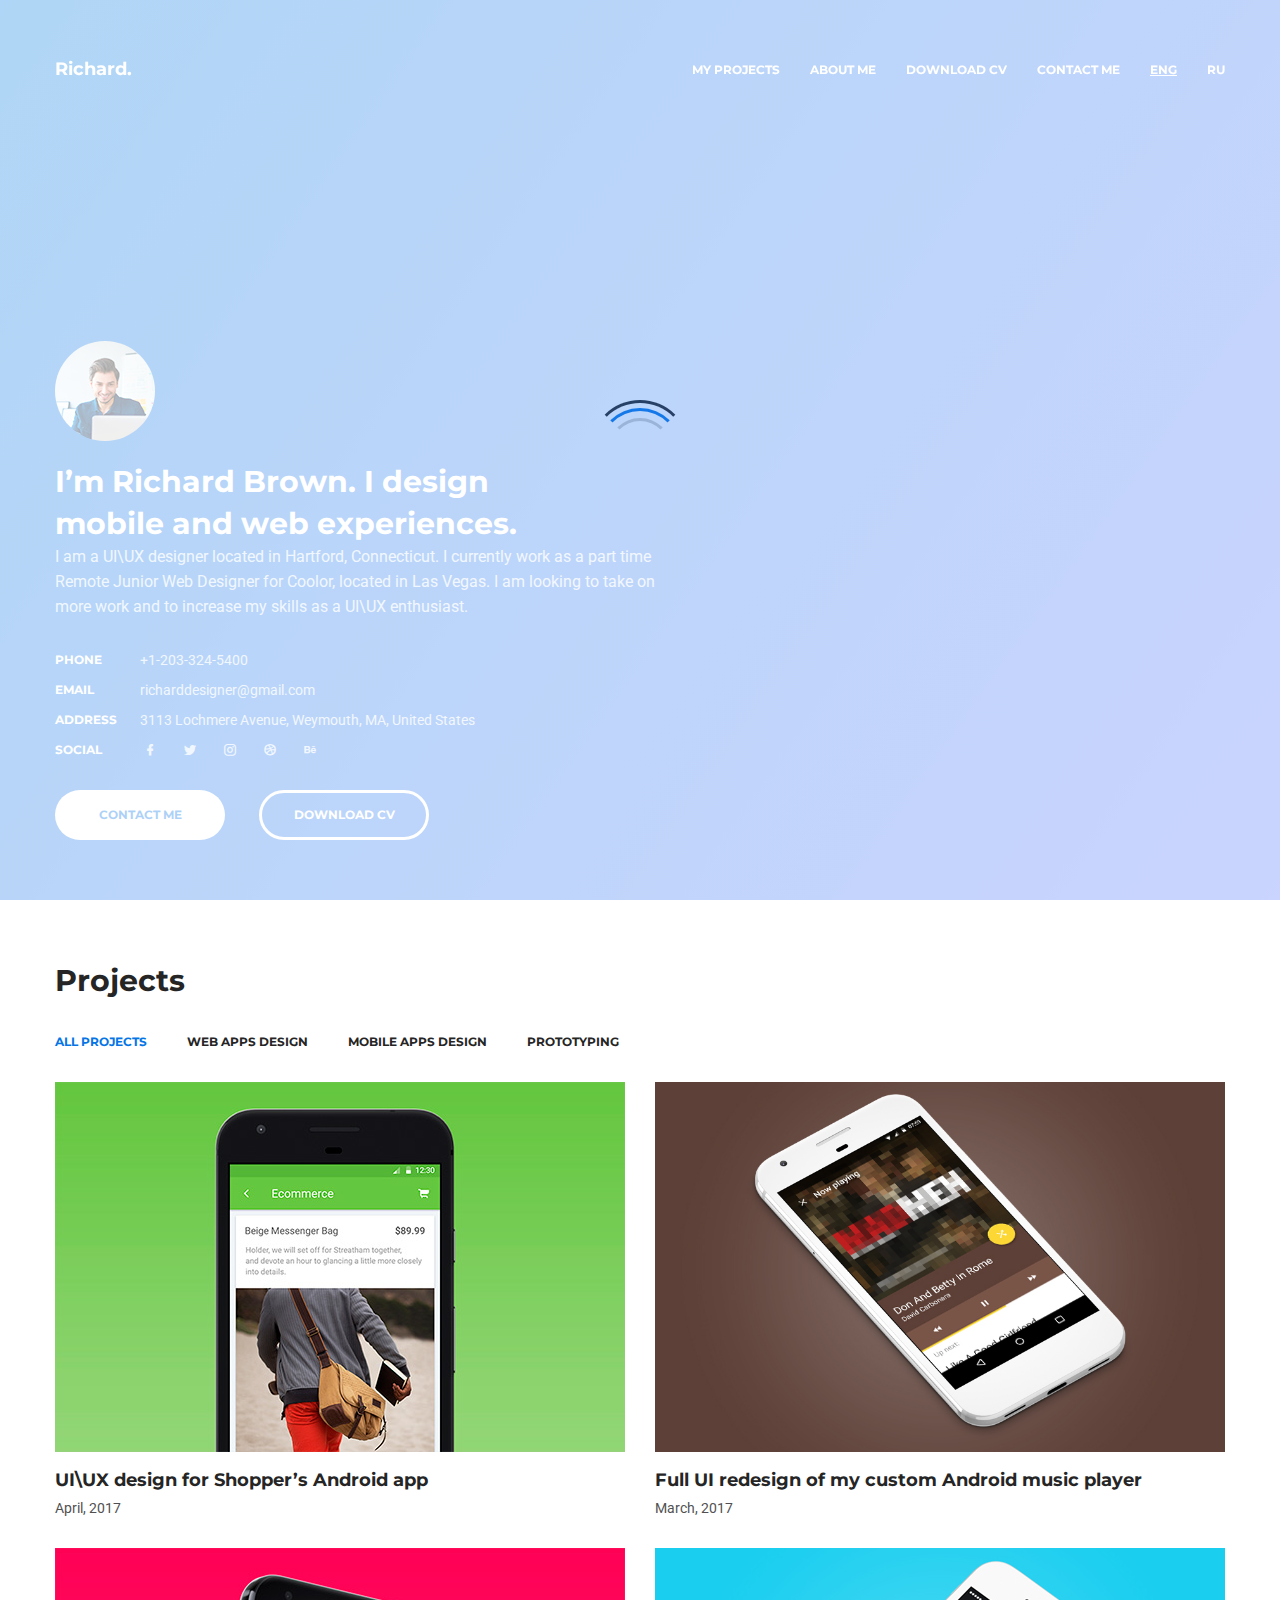
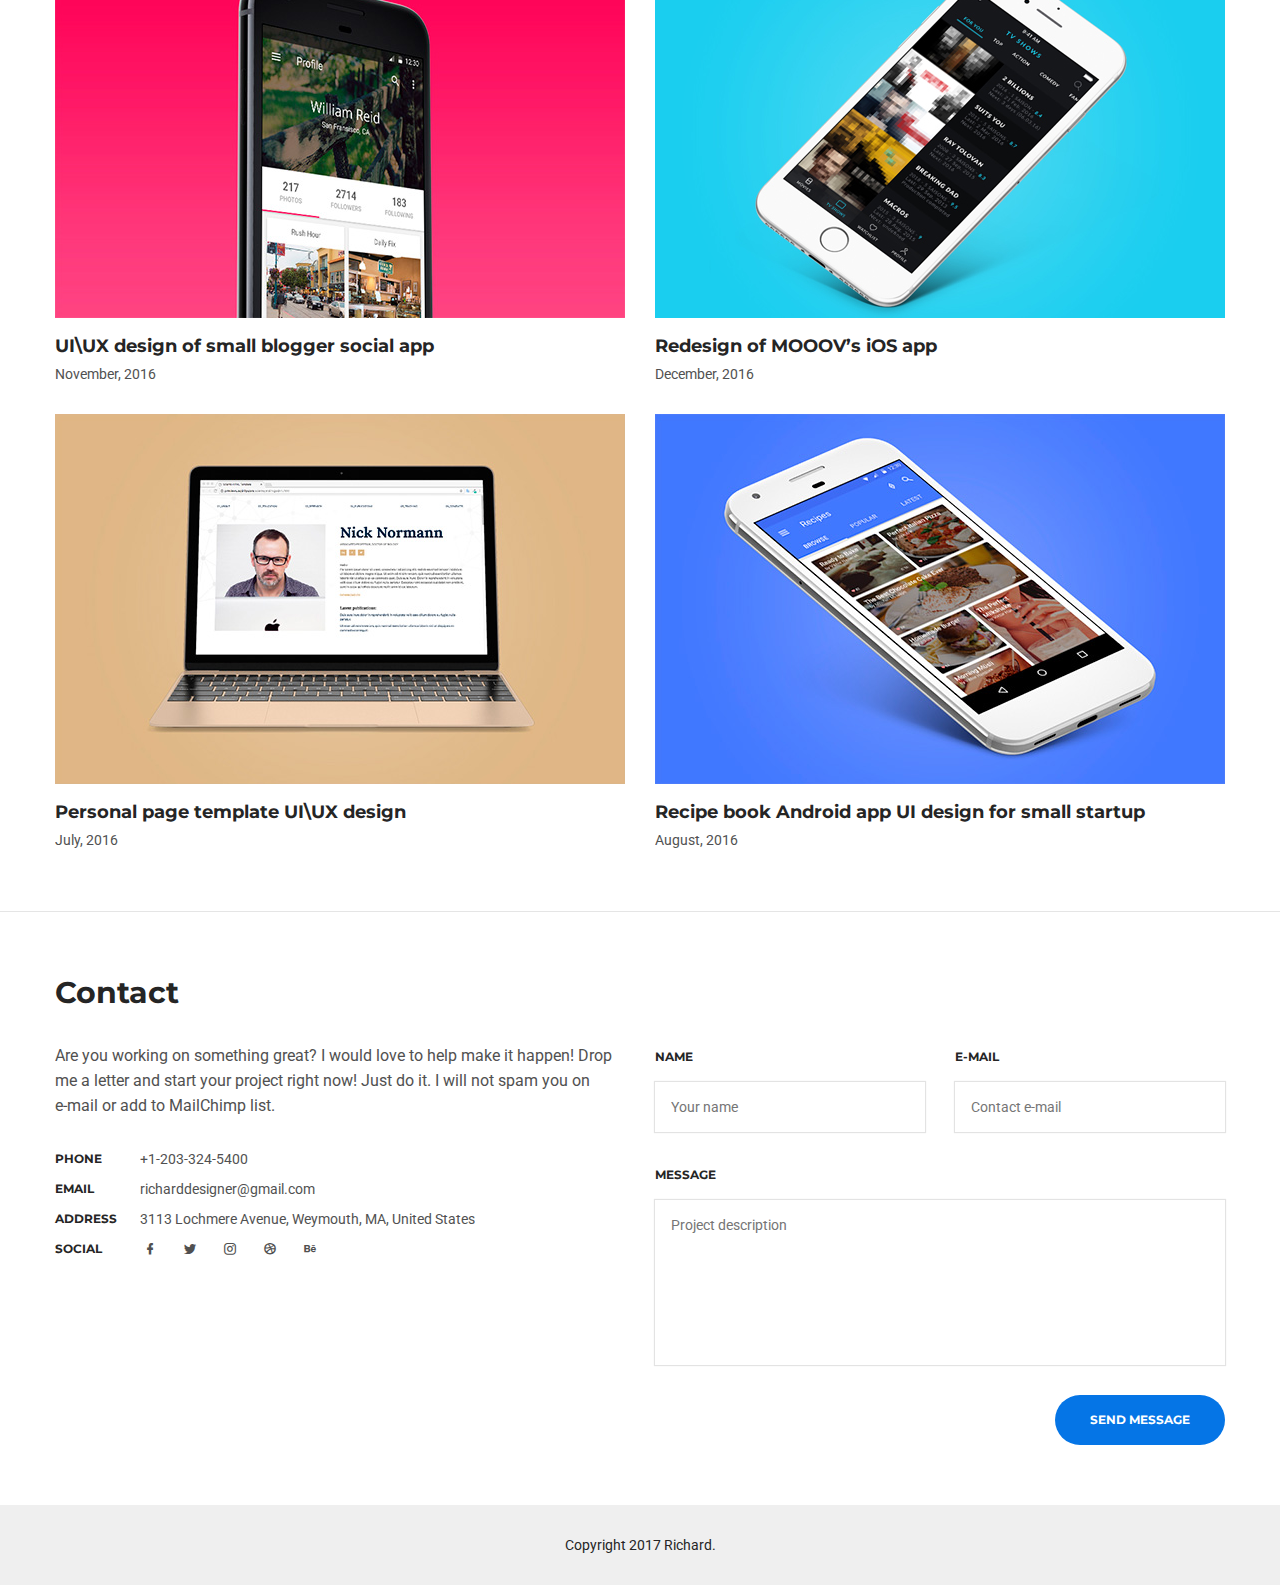
==== index.html @ b93c74d9 "update: site push" ====
<!DOCTYPE html>
<html lang="en">

<!-- Mirrored from previews.aspirity.com/richard/ by HTTrack Website Copier/3.x [XR&CO'2014], Sat, 12 Sep 2020 22:25:34 GMT -->
<!-- Added by HTTrack --><meta http-equiv="content-type" content="text/html;charset=UTF-8" /><!-- /Added by HTTrack -->
<head>
    <meta charset="UTF-8">
    <meta name="viewport" content="width=device-width, initial-scale=1.0, maximum-scale=1.0, user-scalable=no">
    <title>Richard - Multipurpose HTML Template</title>
    <link rel="stylesheet" type="text/css" href="css/master.css">
    <!-- Yandex.Metrika counter -->
    <script type="text/javascript">
        (function (d, w, c) {
            (w[c] = w[c] || []).push(function() {
                try {
                    w.yaCounter44880724 = new Ya.Metrika({
                        id:44880724,
                        clickmap:true,
                        trackLinks:true,
                        accurateTrackBounce:true,
                        webvisor:true,
                        trackHash:true
                    });
                } catch(e) { }
            });

            var n = d.getElementsByTagName("script")[0],
                s = d.createElement("script"),
                f = function () { n.parentNode.insertBefore(s, n); };
            s.type = "text/javascript";
            s.async = true;
            s.src = "https://mc.yandex.ru/metrika/watch.js";

            if (w.opera == "[object Opera]") {
                d.addEventListener("DOMContentLoaded", f, false);
            } else { f(); }
        })(document, window, "yandex_metrika_callbacks");
    </script>
    <noscript><div><img src="https://mc.yandex.ru/watch/44880724" style="position:absolute; left:-9999px;" alt="" /></div></noscript>
    <!-- /Yandex.Metrika counter -->
</head>
<body>

<!-- Loader -->
<div id="page-preloader"><span class="spinner"></span></div>
<!-- Loader end -->

<!-- Header -->
<header class="header header-home">
    <div class="container">
        <div class="row">
            <div class="col-md-3 col-xs-8">
                <a href="index-2.html" class="logo">
                    <div class="header-avatar">
                        <img src="media/first-screen/img_1.jpg" alt="">
                    </div>
                    <span class="point">Richard</span>
                </a>
            </div>
            <div class="col-md-9 text-right hidden-sm hidden-xs">
                <div class="main-menu header-links">
                    <ul>
                        <li><a href="#projects">My Projects</a></li>
                        <li><a href="#" data-toggle="modal" data-target="#about-me-modal">About Me</a></li>
                        <li><a href="download/Resume.pdf" download>Download CV</a></li>
                        <li><a href="#" data-toggle="modal" data-target="#contact-me-modal">Contact me</a></li>
                    </ul>
                </div>
                <div class="change-lng header-links">
                    <ul>
                        <li><a href="#">ENG</a></li>
                        <li><a href="#">RU</a></li>
                    </ul>
                </div>
            </div>
            <div class="col-xs-4 hidden-lg hidden-md">
                <div class="mobile-btn">
                    <div></div>
                    <div></div>
                    <div></div>
                </div>
            </div>
        </div>
    </div>
</header>
<!-- Header -->

<!-- Mobile menu -->
<div class="mob-menu-wrapper hidden-md hidden-lg">
    <div class="close-mob-menu">
        <span class="mdi mdi-window-close"></span>
    </div>
    <div class="mobile-box-wrap">
        <div class="mobile-box-flex">
            <div class="mobile-menu header-links">
                <ul>
                    <li><a href="#projects">My Projects</a></li>
                    <li><a href="#" data-toggle="modal" data-target="#about-me-modal">About Me</a></li>
                    <li><a href="download/Resume.pdf" download>Download CV</a></li>
                    <li><a href="#" data-toggle="modal" data-target="#contact-me-modal">Contact me</a></li>
                </ul>
            </div>
            <div class="change-lng header-links">
                <ul>
                    <li><a href="#">ENG</a></li>
                    <li><a href="#">RU</a></li>
                </ul>
            </div>
        </div>

    </div>
</div>
<!-- Mobile menu -->

<div class="wrapper">

    <div class="first-screen">
        <div class="container full-height">
            <div class="row full-height">
                <div class="col-lg-6 col-md-8 col-xs-12 full-height">
                    <div class="first-screen-box">
                        <div class="main-avatar">
                            <img src="media/first-screen/img_1.jpg" alt="">
                        </div>
                        <div class="about-me">
                            <div class="about-title">
                                <h3>I’m Richard Brown. I design mobile and web experiences.</h3>
                            </div>
                            <div class="opacity-box">
                                <p>I am a UI\UX designer located in Hartford, Connecticut. I currently
                                    work as a part time Remote Junior Web Designer for Coolor, located
                                    in Las Vegas. I am looking to take on more work and to increase my
                                    skills as a UI\UX enthusiast.</p>
                            </div>
                        </div>
                        <div class="about-me-info hidden-sm hidden-xs">
                            <p class="info-row">
                                <span class="span-title">Phone</span>
                                <span class="opacity-box">
                                    <a href="tel:+1-203-324-5400">+1-203-324-5400</a>
                                </span>
                            </p>
                            <p class="info-row">
                                <span class="span-title">Email</span>
                                <span class="opacity-box">
                                    <a href="mailto:richarddesigner@gmail.com">richarddesigner@gmail.com</a>
                                </span>
                            </p>
                            <p class="info-row">
                                <span class="span-title">Address</span>
                                <span class="opacity-box">
                                    <a class="map-link" href="open-google-map.html">3113 Lochmere Avenue, Weymouth, MA, United States</a>
                                </span>
                            </p>
                            <p class="info-row">
                                <span class="span-title">Social</span>
                                <span>
                                    <a target="_blank" href="https://www.facebook.com/" class="fa fonts-icons mdi mdi-facebook"></a>
                                    <a target="_blank" href="https://twitter.com/" class="fa fonts-icons mdi mdi-twitter"></a>
                                    <a target="_blank" href="https://www.instagram.com/" class="fa fonts-icons mdi mdi-instagram"></a>
                                    <a target="_blank" href="https://dribbble.com/" class="fa fonts-icons mdi mdi-dribbble"></a>
                                    <a target="_blank" href="https://www.behance.net/" class="fa fonts-icons mdi mdi-behance"></a>
                                </span>
                            </p>
                        </div>
                        <div class="first-screen-buttons">
                            <a class="site-btn btn-theme-white" href="#" data-toggle="modal" data-target="#contact-me-modal">Contact me</a>
                            <a class="site-btn btn-theme-white-tr hidden-sm hidden-xs" href="download/Resume.pdf" download>Download cv</a>
                        </div>
                    </div>
                </div>
            </div>
        </div>
    </div>

    <div id="projects" class="projects-section section">
        <div class="container">

            <div class="row">
                <div class="col-md-12">
                    <div class="section-title">
                        <h3>Projects</h3>
                    </div>
                </div>
            </div>

            <div class="row">
                <div class="col-md-12">
                    <div class="projects-filter">
                        <ul class="list-inline">
                            <li class="active" data-filter="*">All projects</li>
                            <li data-filter=".web-apps">Web apps design</li>
                            <li data-filter=".mob-apps">Mobile apps design</li>
                            <li data-filter=".prototyping">Prototyping</li>
                        </ul>
                    </div>
                </div>
            </div>

            <div class="row projects-wrapper">
                <div class="col-sm-6 col-xs-12 project-item web-apps">
                    <a href="02_richard_project.html" class="project">
                            <div class="project-img">
                                <img src="media/projects/img_4.jpg" alt="">
                            </div>
                            <div class="project-name">
                                <h5>UI\UX design for Shopper’s Android app</h5>
                            </div>
                            <div class="project-date">
                                <p>April, 2017</p>
                            </div>
                        </a>
                </div>
                <div class="col-sm-6 col-xs-12 project-item mob-apps">
                    <a href="02_richard_project.html" class="project">
                        <div class="project-img">
                            <img src="media/projects/img_2.jpg" alt="">
                        </div>
                        <div class="project-name">
                            <h5>Full UI redesign of my custom Android music player</h5>
                        </div>
                        <div class="project-date">
                            <p>March, 2017</p>
                        </div>
                    </a>
                </div>
                <div class="col-sm-6 col-xs-12 project-item web-apps">
                    <a href="02_richard_project.html" class="project">
                        <div class="project-img">
                            <img src="media/projects/img_5.jpg" alt="">
                        </div>
                        <div class="project-name">
                            <h5>Redesign of MOOOV’s iOS app</h5>
                        </div>
                        <div class="project-date">
                            <p>December, 2016</p>
                        </div>
                    </a>
                </div>
                <div class="col-sm-6 col-xs-12 project-item prototyping">
                    <a href="02_richard_project.html" class="project">
                        <div class="project-img">
                            <img src="media/projects/img_6.jpg" alt="">
                        </div>
                        <div class="project-name">
                            <h5>UI\UX design of small blogger social app</h5>
                        </div>
                        <div class="project-date">
                            <p>November, 2016</p>
                        </div>
                    </a>
                </div>
                <div class="col-sm-6 col-xs-12 project-item mob-apps">
                    <a href="02_richard_project.html" class="project">
                        <div class="project-img">
                            <img src="media/projects/img_3.jpg" alt="">
                        </div>
                        <div class="project-name">
                            <h5>Recipe book Android app UI design for small startup</h5>
                        </div>
                        <div class="project-date">
                            <p>August, 2016</p>
                        </div>
                    </a>
                </div>
                <div class="col-sm-6 col-xs-12 project-item prototyping">
                    <a href="02_richard_project.html" class="project">
                        <div class="project-img">
                            <img src="media/projects/img_7.jpg" alt="">
                        </div>
                        <div class="project-name">
                            <h5>Personal page template UI\UX design</h5>
                        </div>
                        <div class="project-date">
                            <p>July, 2016</p>
                        </div>
                    </a>
                </div>
            </div>

        </div>
    </div>

    <div class="contacts-section section">
        <div class="container">

            <div class="row">
                <div class="col-md-12">
                    <div class="section-title">
                        <h3>Contact</h3>
                    </div>
                </div>
            </div>

            <div class="row">
                <div class="col-md-6">
                    <div class="opacity-box contact-text">
                        <p>Are you working on something great? I would love to help make it happen! Drop me a
                            letter and start your project right now! Just do it. I will not spam you
                            on <br> e-mail or add to MailChimp list.</p>
                    </div>
                    <div class="about-me-info">
                        <p class="info-row">
                            <span class="span-title">Phone</span>
                            <span class="opacity-box">
                                <a href="tel:+1-203-324-5400">+1-203-324-5400</a>
                            </span>
                        </p>
                        <p class="info-row">
                            <span class="span-title">Email</span>
                            <span class="opacity-box">
                                <a href="mailto:richarddesigner@gmail.com">richarddesigner@gmail.com</a>
                            </span>
                        </p>
                        <p class="info-row">
                            <span class="span-title">Address</span>
                            <span class="opacity-box">
                                <a class="map-link" href="open-google-map.html">3113 Lochmere Avenue, Weymouth, MA, United States</a>
                            </span>
                        </p>
                        <p class="info-row">
                            <span class="span-title">Social</span>
                            <span>
                                <a target="_blank" href="https://www.facebook.com/" class="fa fonts-icons mdi mdi-facebook"></a>
                                    <a target="_blank" href="https://twitter.com/" class="fa fonts-icons mdi mdi-twitter"></a>
                                    <a target="_blank" href="https://www.instagram.com/" class="fa fonts-icons mdi mdi-instagram"></a>
                                    <a target="_blank" href="https://dribbble.com/" class="fa fonts-icons mdi mdi-dribbble"></a>
                                    <a target="_blank" href="https://www.behance.net/" class="fa fonts-icons mdi mdi-behance"></a>
                            </span>
                        </p>
                    </div>
                </div>
                <div class="col-md-6">
                    <div class="form-wrapper">
                        <form id="contact-form" novalidate>
                            <div class="row">
                                <div class="col-md-6">
                                    <div class="form-group">
                                        <label for="name-input">Name</label>
                                        <input type="text"
                                               class="site-input name-input"
                                               id="name-input"
                                               placeholder="Your name"
                                               required
                                               data-validation-required-message="Invalid input">
                                        <p class="help-block"></p>
                                        <p class="help-block-success">done</p>
                                    </div>
                                </div>
                                <div class="col-md-6">
                                    <div class="form-group">
                                        <label for="email-input">E-mail</label>
                                        <input type="email"
                                               class="site-input email-input"
                                               id="email-input"
                                               placeholder="Contact e-mail"
                                               required
                                               data-validation-email-message="Invalid input"
                                               data-validation-required-message="Invalid input">
                                        <p class="help-block"></p>
                                        <p class="help-block-success">done</p>
                                    </div>
                                </div>
                            </div>
                            <div class="row">
                                <div class="col-md-12">
                                    <div class="form-group">
                                        <label for="textarea">Message</label>
                                        <textarea id="textarea"
                                                  class="site-input textarea"
                                                  placeholder="Project description"
                                                  required
                                                  data-validation-required-message="Invalid input"></textarea>
                                        <p class="help-block"></p>
                                        <p class="help-block-success">done</p>
                                    </div>
                                </div>
                            </div>
                            <div class="row">
                                <div class="col-md-12">
                                    <div class="submit-holder">
                                        <input class="site-btn btn-theme-blue" type="submit" value="Send message">
                                    </div>
                                </div>
                            </div>
                        </form>
                    </div>
                </div>
            </div>
        </div>
    </div>

</div>

<footer class="footer">
    <div class="container">
        <div class="row">
            <div class="col-md-12">
                <div class="copyright">
                    <p>Copyright 2017 Richard.</p>
                </div>
            </div>
        </div>
    </div>
</footer>

<!-- Modal about me -->
<div class="modal fade" id="about-me-modal" tabindex="-1" role="dialog" aria-labelledby="about-me-modal" aria-hidden="true">
    <div class="modal-dialog">
        <div class="modal-content">
            <div class="modal-body">
                <div class="about-me">
                    <div class="about-title">
                        <h3>About me</h3>
                    </div>
                    <div class="opacity-box">
                        <p>Hello! My name is Richard Brown. I am a UI\UX designer located in Hartford,
                            Connecticut. I currently work as a part time Remote Junior Web Designer for Coolor,
                            located in Las Vegas. I am looking to take on more work and to increase my skills as
                            a UI\UX enthusiast.</p>
                    </div>
                </div>
                <div class="about-me-info">
                    <p class="info-row">
                        <span class="span-title">Phone</span>
                        <span class="opacity-box">
                            <a href="tel:+1-203-324-5400">+1-203-324-5400</a>
                        </span>
                    </p>
                    <p class="info-row">
                        <span class="span-title">Email</span>
                        <span class="opacity-box">
                            <a href="mailto:richarddesigner@gmail.com">richarddesigner@gmail.com</a>
                        </span>
                    </p>
                    <p class="info-row">
                        <span class="span-title">Address</span>
                        <span class="opacity-box">
                            <a class="map-link" href="open-google-map.html">3113 Lochmere Avenue, Weymouth, MA, United States</a>
                        </span>
                    </p>
                    <p class="info-row">
                        <span class="span-title">Social</span>
                        <span>
                            <a target="_blank" href="https://www.facebook.com/" class="fa fonts-icons mdi mdi-facebook"></a>
                            <a target="_blank" href="https://twitter.com/" class="fa fonts-icons mdi mdi-twitter"></a>
                            <a target="_blank" href="https://www.instagram.com/" class="fa fonts-icons mdi mdi-instagram"></a>
                            <a target="_blank" href="https://dribbble.com/" class="fa fonts-icons mdi mdi-dribbble"></a>
                            <a target="_blank" href="https://www.behance.net/" class="fa fonts-icons mdi mdi-behance"></a>
                        </span>
                    </p>
                </div>
                <div class="modal-img">
                    <img src="media/modal-about-me/img_8.jpg" alt="">
                </div>
                <div class="resume-box">
                    <div class="resume-title">
                        <h4>Experience</h4>
                    </div>
                    <div class="resume-desc opacity-box">
                        <p>I partner with startups, organizations and Fortune 500 companies to build digital
                            products that help clients overcome challenges and create lasting connections
                            with millions of people every day.</p>
                    </div>
                    <div class="resume-info">
                        <div class="resume-info-title">
                            <h5>UI\UX designer @ Coolor Studio</h5>
                        </div>
                        <div class="resume-info-desc opacity-box">
                            <p>Designed UX for product website, including optimized check-out page
                                that increased user clicks, and subsequently customer purchases by 20%.</p>
                        </div>
                        <div class="resume-date opacity-box">
                            <p>May 2014 — present</p>
                        </div>
                    </div>
                    <div class="resume-info">
                        <div class="resume-info-title">
                            <h5>Web designer @ Illskill agency</h5>
                        </div>
                        <div class="resume-info-desc opacity-box">
                            <p>Leading a small team on a variety of UI design projects and delivering
                                solutions to meet and exceed clients’ briefs.</p>
                        </div>
                        <div class="resume-date opacity-box">
                            <p>January, 2013 — May, 2014</p>
                        </div>
                    </div>
                </div>
                <div class="resume-box">
                    <div class="resume-title">
                        <h4>Education</h4>
                    </div>
                    <div class="resume-desc opacity-box">
                        <p>All my life I have been driven by my strong belief that education
                            is important. I try to learn something new every single day.</p>
                    </div>
                    <div class="resume-info">
                        <div class="resume-info-title">
                            <h5>Product Design Course @ Google & Udacity</h5>
                        </div>
                        <div class="resume-info-desc opacity-box">
                            <p>DProduct Design blends theory and practice to teach product validation, UI/UX
                                practices, Google’s Design Sprint and the process for setting and tracking
                                actionable metrics.</p>
                        </div>
                        <div class="resume-date opacity-box">
                            <p>April, 2015 — May, 2015</p>
                        </div>
                    </div>
                    <div class="resume-info">
                        <div class="resume-info-title">
                            <h5>Graphic Design @ Boston University</h5>
                        </div>
                        <div class="resume-info-desc opacity-box">
                            <p>BSc (Hons) in Graphic Design. Outstanding Academic Achievement Award.</p>
                        </div>
                        <div class="resume-date opacity-box">
                            <p>January, 2005 — May, 2009</p>
                        </div>
                    </div>
                </div>
                <div class="modal-buttons">
                    <a class="site-btn btn-theme-blue" href="#"  data-dismiss="modal" data-toggle="modal" data-target="#contact-me-modal">Contact me</a>
                    <a class="site-btn btn-theme-blue-tr" href="#" data-dismiss="modal" aria-hidden="true">Back to cv</a>
                </div>
            </div>
        </div>
    </div>
</div>
<!-- Modal about me -->

<!-- Modal contact me -->
<div class="modal fade" id="contact-me-modal" tabindex="-1" role="dialog" aria-labelledby="contact-me-modal" aria-hidden="true">
    <div class="modal-dialog">
        <div class="modal-content">
            <div class="modal-body">
                <div class="about-me">
                    <div class="about-title">
                        <h3>Contact</h3>
                    </div>
                    <div class="opacity-box">
                        <p>Are you working on something great? I would love to help make it happen! Drop me a letter
                            and start your project right now! Just do it. I will not spam you on e-mail
                            or add to MailChimp list.</p>
                    </div>
                </div>
                <div class="form-wrapper">
                    <form id="modal-form" novalidate>
                        <div class="row">
                            <div class="col-md-6">
                                <div class="form-group">
                                    <label for="name-modal">Name</label>
                                    <input type="text"
                                           class="site-input name-input"
                                           id="name-modal"
                                           placeholder="Your name"
                                           required
                                           data-validation-required-message="Invalid input">
                                    <p class="help-block"></p>
                                    <p class="help-block-success">done</p>
                                </div>
                            </div>
                            <div class="col-md-6">
                                <div class="form-group">
                                    <label for="email-modal">E-mail</label>
                                    <input type="email"
                                           class="site-input email-input"
                                           id="email-modal"
                                           placeholder="Contact e-mail"
                                           required
                                           data-validation-email-message="Invalid input"
                                           data-validation-required-message="Invalid input">
                                    <p class="help-block"></p>
                                    <p class="help-block-success">done</p>
                                </div>
                            </div>
                        </div>
                        <div class="row">
                            <div class="col-md-12">
                                <div class="form-group">
                                    <label for="textarea-modal">Message</label>
                                    <textarea id="textarea-modal"
                                              class="site-input textarea"
                                              placeholder="Project description"
                                              required
                                              data-validation-required-message="Invalid input"></textarea>
                                    <p class="help-block"></p>
                                    <p class="help-block-success">done</p>
                                </div>
                            </div>
                        </div>
                        <div class="row">
                            <div class="col-md-12">
                                <div class="modal-buttons">
                                    <input class="site-btn btn-theme-blue" type="submit" value="Send message">
                                    <a class="site-btn btn-theme-blue-tr" href="#" data-dismiss="modal" aria-hidden="true">Back to cv</a>
                                </div>
                            </div>
                        </div>
                    </form>
                </div>
            </div>
        </div>
    </div>
</div>
<!-- Modal contact me -->

<!-- Modal send message -->
<div class="modal fade" id="send-message-modal" tabindex="-1" role="dialog" aria-labelledby="send-message-modal" aria-hidden="true">
    <div class="modal-dialog">
        <div class="modal-content">
            <div class="modal-body">
                <div class="about-me">
                    <div class="about-title">
                        <h3>Your message has been sent!</h3>
                    </div>
                    <div class="opacity-box">
                        <p>Thank you for your interest in my work. I'll contact you just in a few days.
                            Stay tuned and see you soon, friend!</p>
                    </div>
                </div>
                <div class="modal-buttons">
                    <a class="site-btn btn-theme-blue" href="#" data-dismiss="modal" aria-hidden="true">Back to cv</a>
                </div>
            </div>
        </div>
    </div>
</div>
<!-- Modal send message -->

<script src="js/jquery-2.2.3.min.js"></script>
<script src="js/bootstrap.min.js"></script>

<script src="js/jquery.placeholder.min.js"></script>

<!--Isotope-->
<script src="assets/isotope/imagesloaded.pkgd.min.js"></script>
<script src="assets/isotope/isotope.pkgd.min.js"></script>

<!--Gradient-->
<script src="assets/gradient/gradient.js"></script>

<!--Highcharts-->
<script src="assets/highcharts/highcharts.js"></script>
<script src="assets/highcharts/data.js"></script>
<script src="assets/highcharts/exporting.js"></script>

<!--jquery.custom-scroll-->
<script src="assets/jquery.mCustomScrollbar/jquery.mCustomScrollbar.concat.min.js"></script>

<!--social likes-->
<script src="assets/social-likes/social-likes.min.js"></script>

<!--Smooth Scroll-->
<script src="assets/smoothscroll-for-websites/SmoothScroll.js"></script>

<!--jqBootstrapValidation-->
<script src="assets/contact/jqBootstrapValidation.js"></script>
<script src="assets/contact/contact_me.js"></script>

<!--THEME-->
<script src="js/theme.js"></script>
<!-- Global site tag (gtag.js) - Google Analytics -->
<script async src="https://www.googletagmanager.com/gtag/js?id=UA-139591409-1"></script>
<script>
    window.dataLayer = window.dataLayer || [];
    function gtag(){dataLayer.push(arguments);}
    gtag('js', new Date());

    gtag('config', 'UA-139591409-1');
</script>
</body>

<!-- Mirrored from previews.aspirity.com/richard/ by HTTrack Website Copier/3.x [XR&CO'2014], Sat, 12 Sep 2020 22:29:43 GMT -->
</html>
---- css/master.css ----
/*------------------------------------------------------------------
[Master Stylesheet]

Project:    Richard - HTML Template
Version:    1.1
Author:        Andrey Sokoltsov
Profile:    http://themeforest.net/user/andreysokoltsov
-------------------------------------------------------------------*/

/* Fonts */
@import url('https://fonts.googleapis.com/css?family=Roboto:300,400,500,700');
@import url('https://fonts.googleapis.com/css?family=Montserrat:300,400,700');
@import url("materialdesignicons.min.css");

/* PLUGIN CSS */
@import url("../assets/jquery.mCustomScrollbar/jquery.mCustomScrollbar.css");

/* MAIN CSS */
@import url("bootstrap.min.css");
@import url("typography.css");
@import url("theme.css");
@import url("responsive.css");
@import url('color.css');
@import url("custom.css");
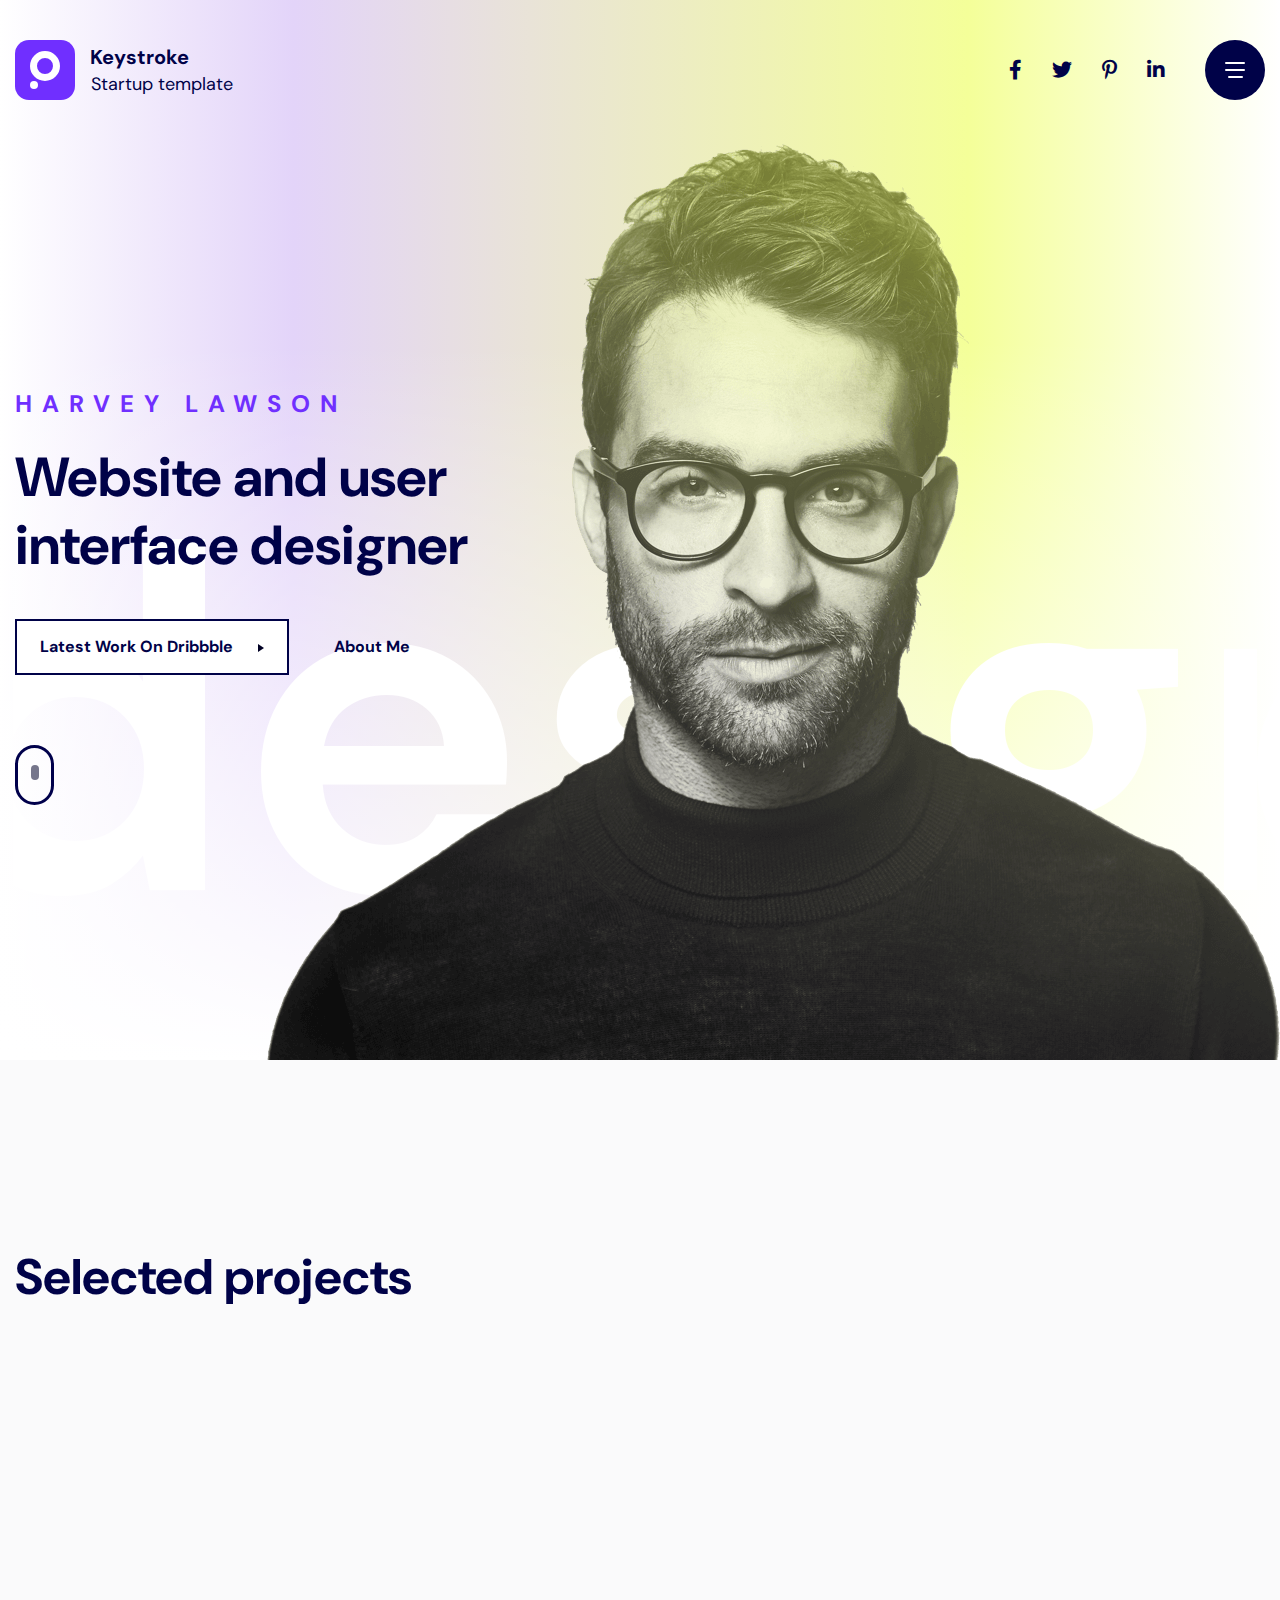
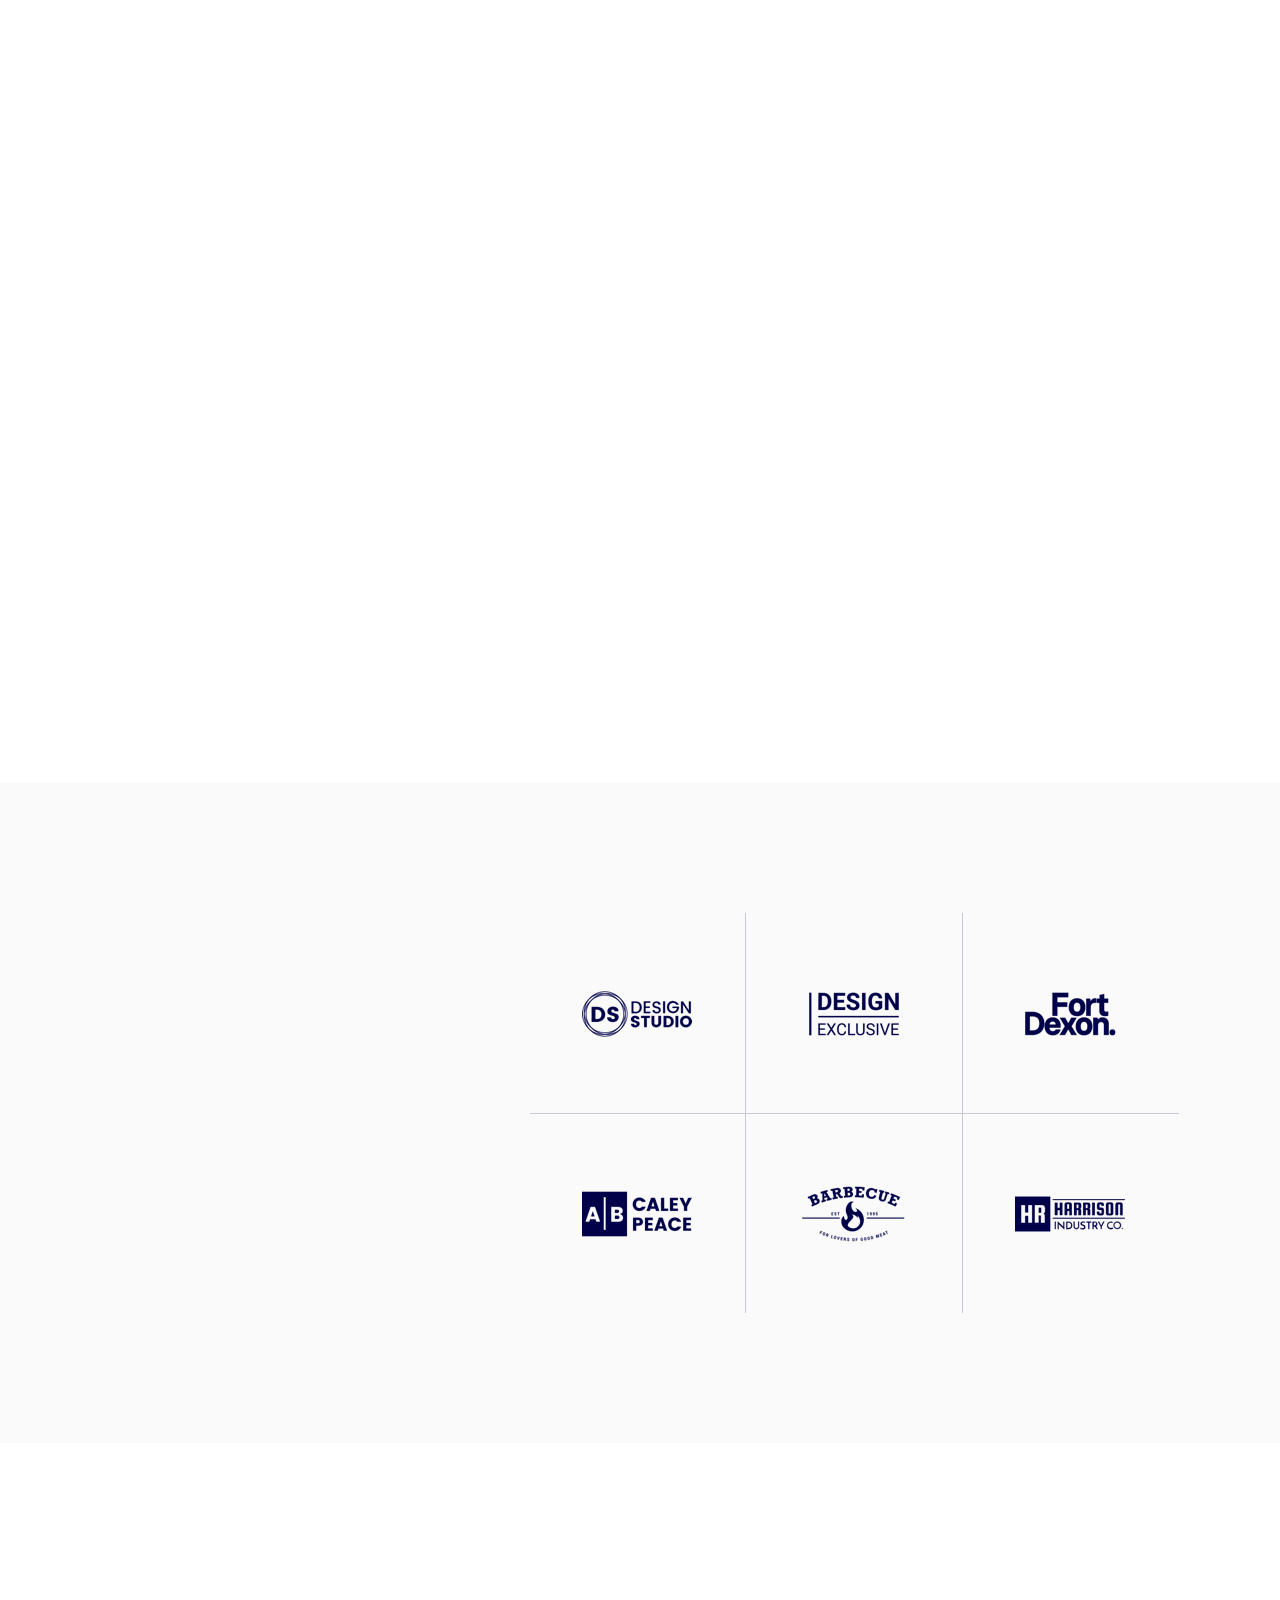
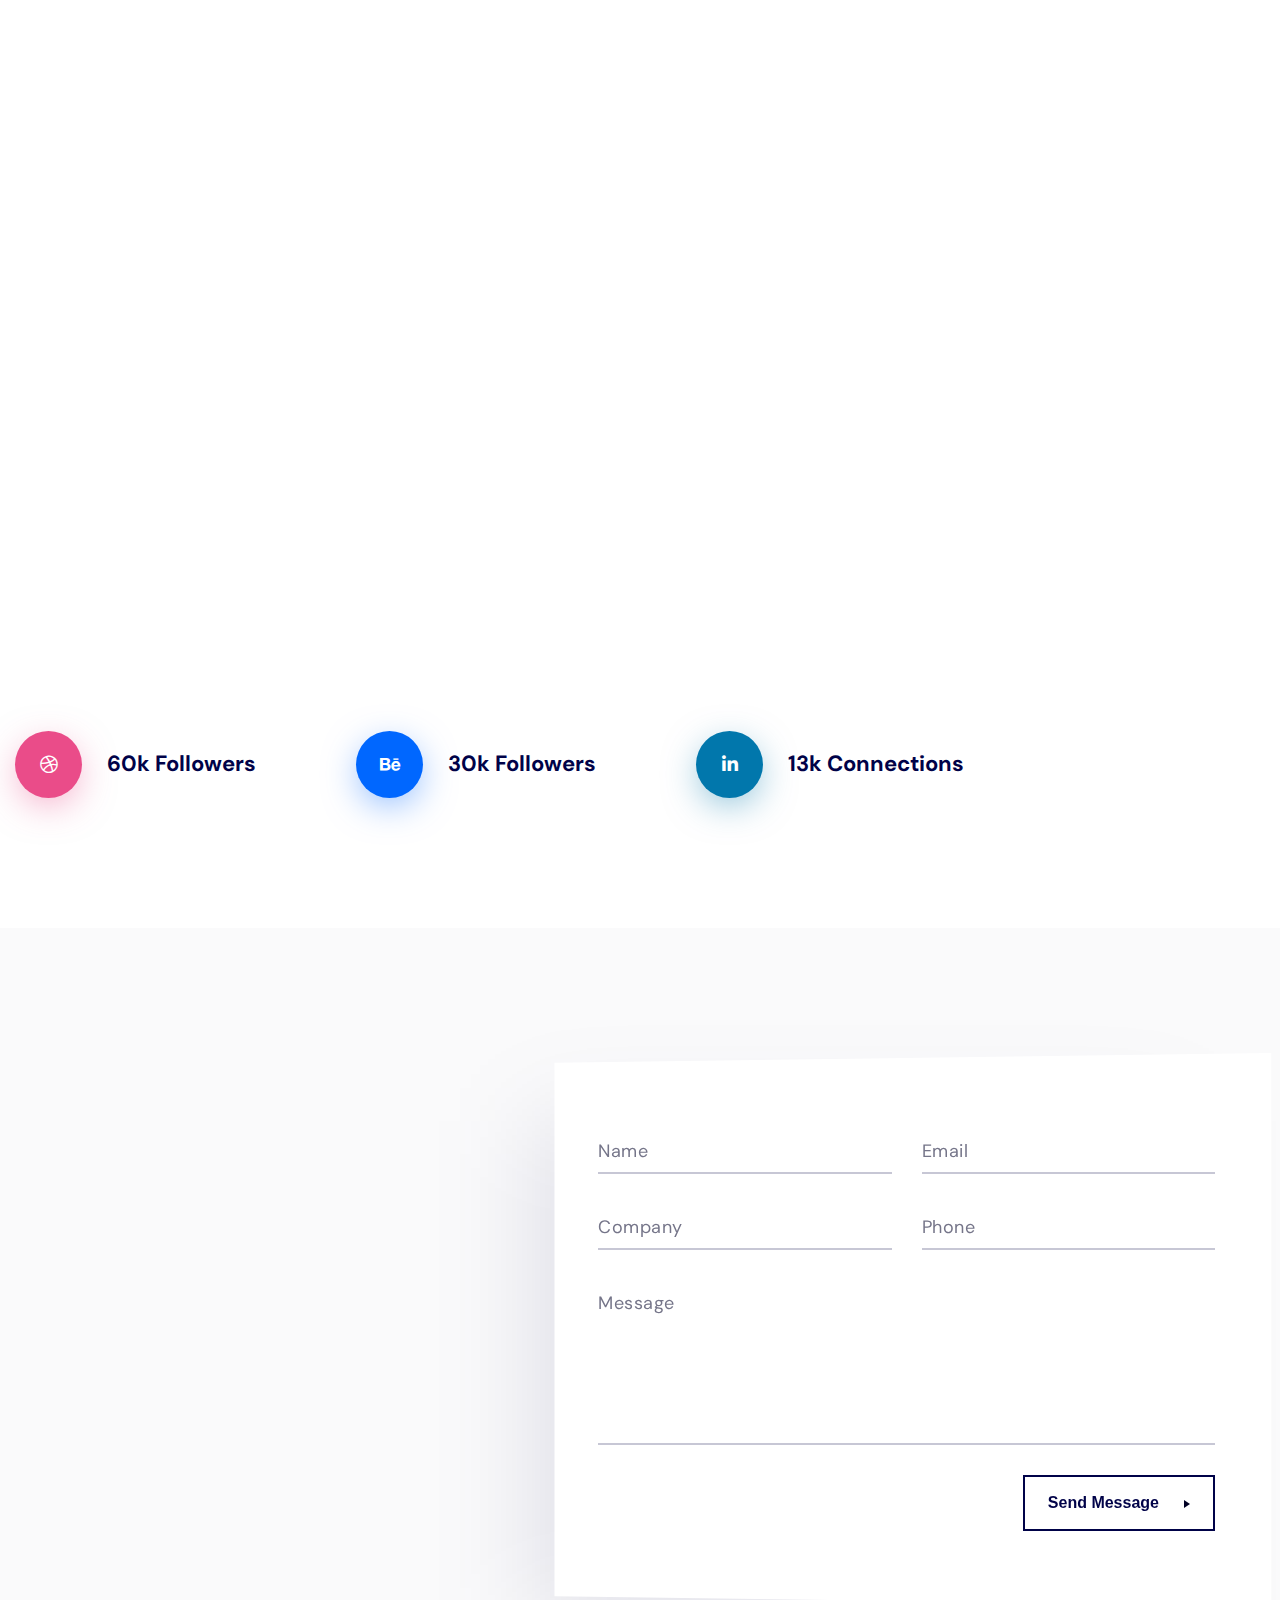
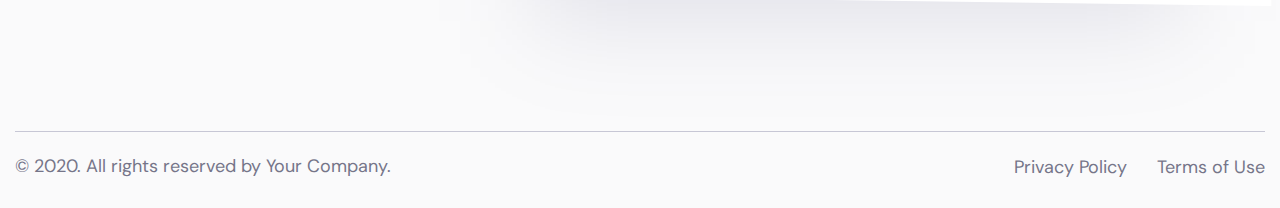
==== commit 11dd9432: "update: new-portfolio" ====
--- a/index.html
+++ b/index.html
@@ -1,676 +1,636 @@
-<!DOCTYPE html>
-<html lang="en">
-
-<!-- Mirrored from previews.aspirity.com/richard/ by HTTrack Website Copier/3.x [XR&CO'2014], Sat, 12 Sep 2020 22:25:34 GMT -->
-<!-- Added by HTTrack --><meta http-equiv="content-type" content="text/html;charset=UTF-8" /><!-- /Added by HTTrack -->
-<head>
-    <meta charset="UTF-8">
-    <meta name="viewport" content="width=device-width, initial-scale=1.0, maximum-scale=1.0, user-scalable=no">
-    <title>Richard - Multipurpose HTML Template</title>
-    <link rel="stylesheet" type="text/css" href="css/master.css">
-    <!-- Yandex.Metrika counter -->
-    <script type="text/javascript">
-        (function (d, w, c) {
-            (w[c] = w[c] || []).push(function() {
-                try {
-                    w.yaCounter44880724 = new Ya.Metrika({
-                        id:44880724,
-                        clickmap:true,
-                        trackLinks:true,
-                        accurateTrackBounce:true,
-                        webvisor:true,
-                        trackHash:true
-                    });
-                } catch(e) { }
-            });
-
-            var n = d.getElementsByTagName("script")[0],
-                s = d.createElement("script"),
-                f = function () { n.parentNode.insertBefore(s, n); };
-            s.type = "text/javascript";
-            s.async = true;
-            s.src = "https://mc.yandex.ru/metrika/watch.js";
-
-            if (w.opera == "[object Opera]") {
-                d.addEventListener("DOMContentLoaded", f, false);
-            } else { f(); }
-        })(document, window, "yandex_metrika_callbacks");
-    </script>
-    <noscript><div><img src="https://mc.yandex.ru/watch/44880724" style="position:absolute; left:-9999px;" alt="" /></div></noscript>
-    <!-- /Yandex.Metrika counter -->
-</head>
-<body>
-
-<!-- Loader -->
-<div id="page-preloader"><span class="spinner"></span></div>
-<!-- Loader end -->
-
-<!-- Header -->
-<header class="header header-home">
-    <div class="container">
-        <div class="row">
-            <div class="col-md-3 col-xs-8">
-                <a href="index-2.html" class="logo">
-                    <div class="header-avatar">
-                        <img src="media/first-screen/img_1.jpg" alt="">
-                    </div>
-                    <span class="point">Richard</span>
-                </a>
-            </div>
-            <div class="col-md-9 text-right hidden-sm hidden-xs">
-                <div class="main-menu header-links">
-                    <ul>
-                        <li><a href="#projects">My Projects</a></li>
-                        <li><a href="#" data-toggle="modal" data-target="#about-me-modal">About Me</a></li>
-                        <li><a href="download/Resume.pdf" download>Download CV</a></li>
-                        <li><a href="#" data-toggle="modal" data-target="#contact-me-modal">Contact me</a></li>
-                    </ul>
-                </div>
-                <div class="change-lng header-links">
-                    <ul>
-                        <li><a href="#">ENG</a></li>
-                        <li><a href="#">RU</a></li>
-                    </ul>
-                </div>
-            </div>
-            <div class="col-xs-4 hidden-lg hidden-md">
-                <div class="mobile-btn">
-                    <div></div>
-                    <div></div>
-                    <div></div>
-                </div>
-            </div>
-        </div>
-    </div>
-</header>
-<!-- Header -->
-
-<!-- Mobile menu -->
-<div class="mob-menu-wrapper hidden-md hidden-lg">
-    <div class="close-mob-menu">
-        <span class="mdi mdi-window-close"></span>
-    </div>
-    <div class="mobile-box-wrap">
-        <div class="mobile-box-flex">
-            <div class="mobile-menu header-links">
-                <ul>
-                    <li><a href="#projects">My Projects</a></li>
-                    <li><a href="#" data-toggle="modal" data-target="#about-me-modal">About Me</a></li>
-                    <li><a href="download/Resume.pdf" download>Download CV</a></li>
-                    <li><a href="#" data-toggle="modal" data-target="#contact-me-modal">Contact me</a></li>
-                </ul>
-            </div>
-            <div class="change-lng header-links">
-                <ul>
-                    <li><a href="#">ENG</a></li>
-                    <li><a href="#">RU</a></li>
-                </ul>
-            </div>
-        </div>
-
-    </div>
-</div>
-<!-- Mobile menu -->
-
-<div class="wrapper">
-
-    <div class="first-screen">
-        <div class="container full-height">
-            <div class="row full-height">
-                <div class="col-lg-6 col-md-8 col-xs-12 full-height">
-                    <div class="first-screen-box">
-                        <div class="main-avatar">
-                            <img src="media/first-screen/img_1.jpg" alt="">
-                        </div>
-                        <div class="about-me">
-                            <div class="about-title">
-                                <h3>I’m Richard Brown. I design mobile and web experiences.</h3>
-                            </div>
-                            <div class="opacity-box">
-                                <p>I am a UI\UX designer located in Hartford, Connecticut. I currently
-                                    work as a part time Remote Junior Web Designer for Coolor, located
-                                    in Las Vegas. I am looking to take on more work and to increase my
-                                    skills as a UI\UX enthusiast.</p>
-                            </div>
-                        </div>
-                        <div class="about-me-info hidden-sm hidden-xs">
-                            <p class="info-row">
-                                <span class="span-title">Phone</span>
-                                <span class="opacity-box">
-                                    <a href="tel:+1-203-324-5400">+1-203-324-5400</a>
-                                </span>
-                            </p>
-                            <p class="info-row">
-                                <span class="span-title">Email</span>
-                                <span class="opacity-box">
-                                    <a href="mailto:richarddesigner@gmail.com">richarddesigner@gmail.com</a>
-                                </span>
-                            </p>
-                            <p class="info-row">
-                                <span class="span-title">Address</span>
-                                <span class="opacity-box">
-                                    <a class="map-link" href="open-google-map.html">3113 Lochmere Avenue, Weymouth, MA, United States</a>
-                                </span>
-                            </p>
-                            <p class="info-row">
-                                <span class="span-title">Social</span>
-                                <span>
-                                    <a target="_blank" href="https://www.facebook.com/" class="fa fonts-icons mdi mdi-facebook"></a>
-                                    <a target="_blank" href="https://twitter.com/" class="fa fonts-icons mdi mdi-twitter"></a>
-                                    <a target="_blank" href="https://www.instagram.com/" class="fa fonts-icons mdi mdi-instagram"></a>
-                                    <a target="_blank" href="https://dribbble.com/" class="fa fonts-icons mdi mdi-dribbble"></a>
-                                    <a target="_blank" href="https://www.behance.net/" class="fa fonts-icons mdi mdi-behance"></a>
-                                </span>
-                            </p>
-                        </div>
-                        <div class="first-screen-buttons">
-                            <a class="site-btn btn-theme-white" href="#" data-toggle="modal" data-target="#contact-me-modal">Contact me</a>
-                            <a class="site-btn btn-theme-white-tr hidden-sm hidden-xs" href="download/Resume.pdf" download>Download cv</a>
-                        </div>
-                    </div>
-                </div>
-            </div>
-        </div>
-    </div>
-
-    <div id="projects" class="projects-section section">
-        <div class="container">
-
-            <div class="row">
-                <div class="col-md-12">
-                    <div class="section-title">
-                        <h3>Projects</h3>
-                    </div>
-                </div>
-            </div>
-
-            <div class="row">
-                <div class="col-md-12">
-                    <div class="projects-filter">
-                        <ul class="list-inline">
-                            <li class="active" data-filter="*">All projects</li>
-                            <li data-filter=".web-apps">Web apps design</li>
-                            <li data-filter=".mob-apps">Mobile apps design</li>
-                            <li data-filter=".prototyping">Prototyping</li>
-                        </ul>
-                    </div>
-                </div>
-            </div>
-
-            <div class="row projects-wrapper">
-                <div class="col-sm-6 col-xs-12 project-item web-apps">
-                    <a href="02_richard_project.html" class="project">
-                            <div class="project-img">
-                                <img src="media/projects/img_4.jpg" alt="">
-                            </div>
-                            <div class="project-name">
-                                <h5>UI\UX design for Shopper’s Android app</h5>
-                            </div>
-                            <div class="project-date">
-                                <p>April, 2017</p>
-                            </div>
-                        </a>
-                </div>
-                <div class="col-sm-6 col-xs-12 project-item mob-apps">
-                    <a href="02_richard_project.html" class="project">
-                        <div class="project-img">
-                            <img src="media/projects/img_2.jpg" alt="">
-                        </div>
-                        <div class="project-name">
-                            <h5>Full UI redesign of my custom Android music player</h5>
-                        </div>
-                        <div class="project-date">
-                            <p>March, 2017</p>
-                        </div>
-                    </a>
-                </div>
-                <div class="col-sm-6 col-xs-12 project-item web-apps">
-                    <a href="02_richard_project.html" class="project">
-                        <div class="project-img">
-                            <img src="media/projects/img_5.jpg" alt="">
-                        </div>
-                        <div class="project-name">
-                            <h5>Redesign of MOOOV’s iOS app</h5>
-                        </div>
-                        <div class="project-date">
-                            <p>December, 2016</p>
-                        </div>
-                    </a>
-                </div>
-                <div class="col-sm-6 col-xs-12 project-item prototyping">
-                    <a href="02_richard_project.html" class="project">
-                        <div class="project-img">
-                            <img src="media/projects/img_6.jpg" alt="">
-                        </div>
-                        <div class="project-name">
-                            <h5>UI\UX design of small blogger social app</h5>
-                        </div>
-                        <div class="project-date">
-                            <p>November, 2016</p>
-                        </div>
-                    </a>
-                </div>
-                <div class="col-sm-6 col-xs-12 project-item mob-apps">
-                    <a href="02_richard_project.html" class="project">
-                        <div class="project-img">
-                            <img src="media/projects/img_3.jpg" alt="">
-                        </div>
-                        <div class="project-name">
-                            <h5>Recipe book Android app UI design for small startup</h5>
-                        </div>
-                        <div class="project-date">
-                            <p>August, 2016</p>
-                        </div>
-                    </a>
-                </div>
-                <div class="col-sm-6 col-xs-12 project-item prototyping">
-                    <a href="02_richard_project.html" class="project">
-                        <div class="project-img">
-                            <img src="media/projects/img_7.jpg" alt="">
-                        </div>
-                        <div class="project-name">
-                            <h5>Personal page template UI\UX design</h5>
-                        </div>
-                        <div class="project-date">
-                            <p>July, 2016</p>
-                        </div>
-                    </a>
-                </div>
-            </div>
-
-        </div>
-    </div>
-
-    <div class="contacts-section section">
-        <div class="container">
-
-            <div class="row">
-                <div class="col-md-12">
-                    <div class="section-title">
-                        <h3>Contact</h3>
-                    </div>
-                </div>
-            </div>
-
-            <div class="row">
-                <div class="col-md-6">
-                    <div class="opacity-box contact-text">
-                        <p>Are you working on something great? I would love to help make it happen! Drop me a
-                            letter and start your project right now! Just do it. I will not spam you
-                            on <br> e-mail or add to MailChimp list.</p>
-                    </div>
-                    <div class="about-me-info">
-                        <p class="info-row">
-                            <span class="span-title">Phone</span>
-                            <span class="opacity-box">
-                                <a href="tel:+1-203-324-5400">+1-203-324-5400</a>
-                            </span>
-                        </p>
-                        <p class="info-row">
-                            <span class="span-title">Email</span>
-                            <span class="opacity-box">
-                                <a href="mailto:richarddesigner@gmail.com">richarddesigner@gmail.com</a>
-                            </span>
-                        </p>
-                        <p class="info-row">
-                            <span class="span-title">Address</span>
-                            <span class="opacity-box">
-                                <a class="map-link" href="open-google-map.html">3113 Lochmere Avenue, Weymouth, MA, United States</a>
-                            </span>
-                        </p>
-                        <p class="info-row">
-                            <span class="span-title">Social</span>
-                            <span>
-                                <a target="_blank" href="https://www.facebook.com/" class="fa fonts-icons mdi mdi-facebook"></a>
-                                    <a target="_blank" href="https://twitter.com/" class="fa fonts-icons mdi mdi-twitter"></a>
-                                    <a target="_blank" href="https://www.instagram.com/" class="fa fonts-icons mdi mdi-instagram"></a>
-                                    <a target="_blank" href="https://dribbble.com/" class="fa fonts-icons mdi mdi-dribbble"></a>
-                                    <a target="_blank" href="https://www.behance.net/" class="fa fonts-icons mdi mdi-behance"></a>
-                            </span>
-                        </p>
-                    </div>
-                </div>
-                <div class="col-md-6">
-                    <div class="form-wrapper">
-                        <form id="contact-form" novalidate>
-                            <div class="row">
-                                <div class="col-md-6">
-                                    <div class="form-group">
-                                        <label for="name-input">Name</label>
-                                        <input type="text"
-                                               class="site-input name-input"
-                                               id="name-input"
-                                               placeholder="Your name"
-                                               required
-                                               data-validation-required-message="Invalid input">
-                                        <p class="help-block"></p>
-                                        <p class="help-block-success">done</p>
-                                    </div>
-                                </div>
-                                <div class="col-md-6">
-                                    <div class="form-group">
-                                        <label for="email-input">E-mail</label>
-                                        <input type="email"
-                                               class="site-input email-input"
-                                               id="email-input"
-                                               placeholder="Contact e-mail"
-                                               required
-                                               data-validation-email-message="Invalid input"
-                                               data-validation-required-message="Invalid input">
-                                        <p class="help-block"></p>
-                                        <p class="help-block-success">done</p>
-                                    </div>
-                                </div>
-                            </div>
-                            <div class="row">
-                                <div class="col-md-12">
-                                    <div class="form-group">
-                                        <label for="textarea">Message</label>
-                                        <textarea id="textarea"
-                                                  class="site-input textarea"
-                                                  placeholder="Project description"
-                                                  required
-                                                  data-validation-required-message="Invalid input"></textarea>
-                                        <p class="help-block"></p>
-                                        <p class="help-block-success">done</p>
-                                    </div>
-                                </div>
-                            </div>
-                            <div class="row">
-                                <div class="col-md-12">
-                                    <div class="submit-holder">
-                                        <input class="site-btn btn-theme-blue" type="submit" value="Send message">
-                                    </div>
-                                </div>
-                            </div>
-                        </form>
-                    </div>
-                </div>
-            </div>
-        </div>
-    </div>
-
-</div>
-
-<footer class="footer">
-    <div class="container">
-        <div class="row">
-            <div class="col-md-12">
-                <div class="copyright">
-                    <p>Copyright 2017 Richard.</p>
-                </div>
-            </div>
-        </div>
-    </div>
-</footer>
-
-<!-- Modal about me -->
-<div class="modal fade" id="about-me-modal" tabindex="-1" role="dialog" aria-labelledby="about-me-modal" aria-hidden="true">
-    <div class="modal-dialog">
-        <div class="modal-content">
-            <div class="modal-body">
-                <div class="about-me">
-                    <div class="about-title">
-                        <h3>About me</h3>
-                    </div>
-                    <div class="opacity-box">
-                        <p>Hello! My name is Richard Brown. I am a UI\UX designer located in Hartford,
-                            Connecticut. I currently work as a part time Remote Junior Web Designer for Coolor,
-                            located in Las Vegas. I am looking to take on more work and to increase my skills as
-                            a UI\UX enthusiast.</p>
-                    </div>
-                </div>
-                <div class="about-me-info">
-                    <p class="info-row">
-                        <span class="span-title">Phone</span>
-                        <span class="opacity-box">
-                            <a href="tel:+1-203-324-5400">+1-203-324-5400</a>
-                        </span>
-                    </p>
-                    <p class="info-row">
-                        <span class="span-title">Email</span>
-                        <span class="opacity-box">
-                            <a href="mailto:richarddesigner@gmail.com">richarddesigner@gmail.com</a>
-                        </span>
-                    </p>
-                    <p class="info-row">
-                        <span class="span-title">Address</span>
-                        <span class="opacity-box">
-                            <a class="map-link" href="open-google-map.html">3113 Lochmere Avenue, Weymouth, MA, United States</a>
-                        </span>
-                    </p>
-                    <p class="info-row">
-                        <span class="span-title">Social</span>
-                        <span>
-                            <a target="_blank" href="https://www.facebook.com/" class="fa fonts-icons mdi mdi-facebook"></a>
-                            <a target="_blank" href="https://twitter.com/" class="fa fonts-icons mdi mdi-twitter"></a>
-                            <a target="_blank" href="https://www.instagram.com/" class="fa fonts-icons mdi mdi-instagram"></a>
-                            <a target="_blank" href="https://dribbble.com/" class="fa fonts-icons mdi mdi-dribbble"></a>
-                            <a target="_blank" href="https://www.behance.net/" class="fa fonts-icons mdi mdi-behance"></a>
-                        </span>
-                    </p>
-                </div>
-                <div class="modal-img">
-                    <img src="media/modal-about-me/img_8.jpg" alt="">
-                </div>
-                <div class="resume-box">
-                    <div class="resume-title">
-                        <h4>Experience</h4>
-                    </div>
-                    <div class="resume-desc opacity-box">
-                        <p>I partner with startups, organizations and Fortune 500 companies to build digital
-                            products that help clients overcome challenges and create lasting connections
-                            with millions of people every day.</p>
-                    </div>
-                    <div class="resume-info">
-                        <div class="resume-info-title">
-                            <h5>UI\UX designer @ Coolor Studio</h5>
-                        </div>
-                        <div class="resume-info-desc opacity-box">
-                            <p>Designed UX for product website, including optimized check-out page
-                                that increased user clicks, and subsequently customer purchases by 20%.</p>
-                        </div>
-                        <div class="resume-date opacity-box">
-                            <p>May 2014 — present</p>
-                        </div>
-                    </div>
-                    <div class="resume-info">
-                        <div class="resume-info-title">
-                            <h5>Web designer @ Illskill agency</h5>
-                        </div>
-                        <div class="resume-info-desc opacity-box">
-                            <p>Leading a small team on a variety of UI design projects and delivering
-                                solutions to meet and exceed clients’ briefs.</p>
-                        </div>
-                        <div class="resume-date opacity-box">
-                            <p>January, 2013 — May, 2014</p>
-                        </div>
-                    </div>
-                </div>
-                <div class="resume-box">
-                    <div class="resume-title">
-                        <h4>Education</h4>
-                    </div>
-                    <div class="resume-desc opacity-box">
-                        <p>All my life I have been driven by my strong belief that education
-                            is important. I try to learn something new every single day.</p>
-                    </div>
-                    <div class="resume-info">
-                        <div class="resume-info-title">
-                            <h5>Product Design Course @ Google & Udacity</h5>
-                        </div>
-                        <div class="resume-info-desc opacity-box">
-                            <p>DProduct Design blends theory and practice to teach product validation, UI/UX
-                                practices, Google’s Design Sprint and the process for setting and tracking
-                                actionable metrics.</p>
-                        </div>
-                        <div class="resume-date opacity-box">
-                            <p>April, 2015 — May, 2015</p>
-                        </div>
-                    </div>
-                    <div class="resume-info">
-                        <div class="resume-info-title">
-                            <h5>Graphic Design @ Boston University</h5>
-                        </div>
-                        <div class="resume-info-desc opacity-box">
-                            <p>BSc (Hons) in Graphic Design. Outstanding Academic Achievement Award.</p>
-                        </div>
-                        <div class="resume-date opacity-box">
-                            <p>January, 2005 — May, 2009</p>
-                        </div>
-                    </div>
-                </div>
-                <div class="modal-buttons">
-                    <a class="site-btn btn-theme-blue" href="#"  data-dismiss="modal" data-toggle="modal" data-target="#contact-me-modal">Contact me</a>
-                    <a class="site-btn btn-theme-blue-tr" href="#" data-dismiss="modal" aria-hidden="true">Back to cv</a>
-                </div>
-            </div>
-        </div>
-    </div>
-</div>
-<!-- Modal about me -->
-
-<!-- Modal contact me -->
-<div class="modal fade" id="contact-me-modal" tabindex="-1" role="dialog" aria-labelledby="contact-me-modal" aria-hidden="true">
-    <div class="modal-dialog">
-        <div class="modal-content">
-            <div class="modal-body">
-                <div class="about-me">
-                    <div class="about-title">
-                        <h3>Contact</h3>
-                    </div>
-                    <div class="opacity-box">
-                        <p>Are you working on something great? I would love to help make it happen! Drop me a letter
-                            and start your project right now! Just do it. I will not spam you on e-mail
-                            or add to MailChimp list.</p>
-                    </div>
-                </div>
-                <div class="form-wrapper">
-                    <form id="modal-form" novalidate>
-                        <div class="row">
-                            <div class="col-md-6">
-                                <div class="form-group">
-                                    <label for="name-modal">Name</label>
-                                    <input type="text"
-                                           class="site-input name-input"
-                                           id="name-modal"
-                                           placeholder="Your name"
-                                           required
-                                           data-validation-required-message="Invalid input">
-                                    <p class="help-block"></p>
-                                    <p class="help-block-success">done</p>
-                                </div>
-                            </div>
-                            <div class="col-md-6">
-                                <div class="form-group">
-                                    <label for="email-modal">E-mail</label>
-                                    <input type="email"
-                                           class="site-input email-input"
-                                           id="email-modal"
-                                           placeholder="Contact e-mail"
-                                           required
-                                           data-validation-email-message="Invalid input"
-                                           data-validation-required-message="Invalid input">
-                                    <p class="help-block"></p>
-                                    <p class="help-block-success">done</p>
-                                </div>
-                            </div>
-                        </div>
-                        <div class="row">
-                            <div class="col-md-12">
-                                <div class="form-group">
-                                    <label for="textarea-modal">Message</label>
-                                    <textarea id="textarea-modal"
-                                              class="site-input textarea"
-                                              placeholder="Project description"
-                                              required
-                                              data-validation-required-message="Invalid input"></textarea>
-                                    <p class="help-block"></p>
-                                    <p class="help-block-success">done</p>
-                                </div>
-                            </div>
-                        </div>
-                        <div class="row">
-                            <div class="col-md-12">
-                                <div class="modal-buttons">
-                                    <input class="site-btn btn-theme-blue" type="submit" value="Send message">
-                                    <a class="site-btn btn-theme-blue-tr" href="#" data-dismiss="modal" aria-hidden="true">Back to cv</a>
-                                </div>
-                            </div>
-                        </div>
-                    </form>
-                </div>
-            </div>
-        </div>
-    </div>
-</div>
-<!-- Modal contact me -->
-
-<!-- Modal send message -->
-<div class="modal fade" id="send-message-modal" tabindex="-1" role="dialog" aria-labelledby="send-message-modal" aria-hidden="true">
-    <div class="modal-dialog">
-        <div class="modal-content">
-            <div class="modal-body">
-                <div class="about-me">
-                    <div class="about-title">
-                        <h3>Your message has been sent!</h3>
-                    </div>
-                    <div class="opacity-box">
-                        <p>Thank you for your interest in my work. I'll contact you just in a few days.
-                            Stay tuned and see you soon, friend!</p>
-                    </div>
-                </div>
-                <div class="modal-buttons">
-                    <a class="site-btn btn-theme-blue" href="#" data-dismiss="modal" aria-hidden="true">Back to cv</a>
-                </div>
-            </div>
-        </div>
-    </div>
-</div>
-<!-- Modal send message -->
-
-<script src="js/jquery-2.2.3.min.js"></script>
-<script src="js/bootstrap.min.js"></script>
-
-<script src="js/jquery.placeholder.min.js"></script>
-
-<!--Isotope-->
-<script src="assets/isotope/imagesloaded.pkgd.min.js"></script>
-<script src="assets/isotope/isotope.pkgd.min.js"></script>
-
-<!--Gradient-->
-<script src="assets/gradient/gradient.js"></script>
-
-<!--Highcharts-->
-<script src="assets/highcharts/highcharts.js"></script>
-<script src="assets/highcharts/data.js"></script>
-<script src="assets/highcharts/exporting.js"></script>
-
-<!--jquery.custom-scroll-->
-<script src="assets/jquery.mCustomScrollbar/jquery.mCustomScrollbar.concat.min.js"></script>
-
-<!--social likes-->
-<script src="assets/social-likes/social-likes.min.js"></script>
-
-<!--Smooth Scroll-->
-<script src="assets/smoothscroll-for-websites/SmoothScroll.js"></script>
-
-<!--jqBootstrapValidation-->
-<script src="assets/contact/jqBootstrapValidation.js"></script>
-<script src="assets/contact/contact_me.js"></script>
-
-<!--THEME-->
-<script src="js/theme.js"></script>
-<!-- Global site tag (gtag.js) - Google Analytics -->
-<script async src="https://www.googletagmanager.com/gtag/js?id=UA-139591409-1"></script>
-<script>
-    window.dataLayer = window.dataLayer || [];
-    function gtag(){dataLayer.push(arguments);}
-    gtag('js', new Date());
-
-    gtag('config', 'UA-139591409-1');
-</script>
-</body>
-
-<!-- Mirrored from previews.aspirity.com/richard/ by HTTrack Website Copier/3.x [XR&CO'2014], Sat, 12 Sep 2020 22:29:43 GMT -->
-</html>
+<!doctype html>
+<html class="no-js" lang="en">
+
+
+<!-- Mirrored from axilthemes.com/demo/template/keystroke/home-03.html by HTTrack Website Copier/3.x [XR&CO'2014], Sat, 12 Sep 2020 22:52:30 GMT -->
+<head>
+    <meta charset="utf-8">
+    <meta http-equiv="x-ua-compatible" content="ie=edge">
+    <title>Home 03 || keystroke Creative Agency Bootstrap4 Template</title>
+    <meta name="robots" content="noindex, follow" />
+    <meta name="description" content="">
+    <meta name="viewport" content="width=device-width, initial-scale=1, shrink-to-fit=no">
+    <!-- Favicon -->
+    <link rel="shortcut icon" type="image/x-icon" href="assets/images/favicon.ico">
+    <!-- CSS
+	============================================ -->
+    <!-- Bootstrap CSS -->
+    <link rel="stylesheet" href="assets/css/vendor/bootstrap.min.css">
+    <link rel="stylesheet" href="assets/css/plugins/slick.css">
+    <link rel="stylesheet" href="assets/css/plugins/font-awesome.css">
+    <link rel="stylesheet" href="assets/css/plugins/icomoon.css">
+    <link rel="stylesheet" href="assets/css/plugins/plugins.css">
+    <link rel="stylesheet" href="assets/css/style.css">
+</head>
+
+<body>
+    <div class="main-content">
+        <!-- Start Header -->
+        <header class="ax-header haeder-default light-logo-version header-transparent axil-header-sticky">
+            <div class="header-wrapper">
+                <div class="container">
+                    <div class="row">
+                        <div class="col-lg-4 col-md-6 col-sm-6 col-8 header-left">
+                            <div class="logo">
+                                <a href="index.html">
+                                    <svg width="281px" height="60px" viewBox="0 0 281 60" version="1.1">
+                                        <!-- Generator: Sketch 60.1 (88133) - https://sketch.com -->
+                                        <title>Logo</title>
+                                        <desc>Created with Sketch.</desc>
+                                        <g id="Symbols" stroke="none" stroke-width="1" fill="none" fill-rule="evenodd">
+                                            <g transform="translate(-315.000000, -40.000000)">
+                                                <g>
+                                                    <g id="logo" transform="translate(315.000000, 40.000000)">
+                                                        <text id="Keystroke-Startup-la" font-family="DMSans-Bold, DM Sans" font-size="20" font-weight="bold" fill="#000248">
+                                                            <tspan x="75" y="24">Keystroke</tspan>
+                                                            <tspan x="175.14" y="24.5001221" font-family="DMSans-Regular, DM Sans" font-weight="normal"></tspan>
+                                                            <tspan x="76.16" y="49.5001221" font-family="DMSans-Regular, DM Sans" font-size="18" font-weight="normal">Startup template</tspan>
+                                                        </text>
+                                                        <g id="Favicon">
+                                                            <rect id="Base" fill="#702FFF" x="0" y="0" width="60" height="60" rx="14"></rect>
+                                                            <g id="Group-3" transform="translate(15.000000, 11.000000)">
+                                                                <circle id="icon-oval-lg" class="icon-oval-lg" stroke="#FFFFFF" stroke-width="7" cx="15" cy="15" r="11.5"></circle>
+                                                                <circle id="icon-oval-sm" class="icon-oval-sm" fill="#FFFFFF" cx="4" cy="34" r="4"></circle>
+                                                            </g>
+                                                        </g>
+                                                    </g>
+                                                </g>
+                                            </g>
+                                        </g>
+                                    </svg>
+
+                                </a>
+                            </div>
+                        </div>
+                        <div class="col-lg-8 col-md-6 col-sm-6 col-4 header-right">
+                            <div class="mainmenu-wrapepr">
+                                <!-- Start Header Extra  -->
+                                <div class="axil-header-extra d-flex align-items-center">
+
+                                    <!-- Start Social Icons  -->
+                                    <div class="d-none d-md-block">
+                                        <ul class="axil-social-icons d-flex liststyle align-items-center">
+                                            <li><a href="#"><i class="fab fa-facebook-f"></i></a></li>
+                                            <li><a href="#"><i class="fab fa-twitter"></i></a></li>
+                                            <li><a href="#"><i class="fab fa-pinterest-p"></i></a></li>
+                                            <li><a href="#"><i class="fab fa-linkedin-in"></i></a></li>
+                                        </ul>
+                                    </div>
+                                    <!-- End Social Icons  -->
+
+                                    <!-- Start Hamburger -->
+                                    <div class="ax-hamburger bg-theme-color ml--40">
+                                        <a class="axil-menuToggle popup-navigation-activation" href="#">
+                                            <span></span>
+                                            <span></span>
+                                            <span></span>
+                                        </a>
+                                    </div>
+                                    <!-- End Hamburger -->
+                                </div>
+                                <!-- End Header Extra  -->
+                            </div>
+                        </div>
+                    </div>
+                </div>
+            </div>
+        </header>
+        <!-- Start Header -->
+        <!-- Start Popup Mobile Menu -->
+        <div class="popup-mobile-manu">
+            <div class="inner">
+                <div class="mobileheader">
+                    <div class="logo">
+                        <a href="index.html">
+                            <img src="assets/images/logo/keystoke.svg" alt="Logo images">
+                        </a>
+                    </div>
+                    <a class="close-menu" href="#"></a>
+                </div>
+                <div class="menu-item">
+                    <ul class="mainmenu-item">
+                        <li class="has-children"><a href="#">Home</a>
+                            <ul class="submenu">
+                                <li><a href="home-01.html">Digital Agency</a></li>
+                                <li><a href="home-02.html">Creative Agency</a></li>
+                                <li><a href="home-03.html">Personal Portfolio</a></li>
+                                <li><a href="home-04.html">Home Startup</a></li>
+                                <li><a href="home-05.html">Corporate Agency</a></li>
+                            </ul>
+                        </li>
+                        <li class="has-children"><a href="#">Services</a>
+                            <ul class="submenu">
+                                <li><a href="services.html">Services</a></li>
+                                <li><a href="service-two.html">Services Two</a></li>
+                                <li><a href="single-service.html">Services Details</a></li>
+                            </ul>
+                        </li>
+                        <li><a href="about.html">About Us</a></li>
+                        <li class="has-children"><a href="#">Blog</a>
+                            <ul class="submenu">
+                                <li><a href="blog.html">Blog List</a></li>
+                                <li><a href="blog-list-two.html">Blog List Two</a></li>
+                                <li><a href="blog-details.html">Blog Details</a></li>
+                            </ul>
+                        </li>
+                        <li class="has-children"><a href="#">Pages</a>
+                            <ul class="submenu">
+                                <li><a href="button.html">Button</a></li>
+                                <li><a href="typography.html">Typography</a></li>
+                                <li><a href="testimonial.html">Testimonial</a></li>
+                                <li><a href="portfolio.html">Portfolio</a></li>
+                                <li><a href="portfolio-details.html">Portfolio Details</a></li>
+                                <li><a href="pricing.html">Pricing</a></li>
+                                <li><a href="services.html">Services</a></li>
+                                <li><a href="team.html">Team</a></li>
+                                <li><a href="team-details.html">Team Details</a></li>
+                                <li><a href="case-study.html">Case Study</a></li>
+                                <li><a href="single-case-study.html">Case Study Details</a></li>
+                                <li><a href="comming-soon.html">Comming Soon</a></li>
+                                <li><a href="404.html">404 Page</a></li>
+                            </ul>
+                        </li>
+                        <li><a href="contact.html">Contact</a></li>
+                    </ul>
+                </div>
+
+            </div>
+        </div>
+        <!-- End Popup Mobile Menu -->
+        <!-- Start Page Wrapper -->
+        <main class="page-wrapper">
+
+            <!-- Start Slider Area -->
+            <div class="axil-slider-area portfolio-slider axil-slide-activation fix">
+
+                <!-- Start Single Slide -->
+                <div class="axil-slide slide-style-3 theme-gradient-3 slider-fixed-height d-flex align-items-center">
+                    <div class="container">
+                        <div class="row align-items-center">
+                            <div class="col-lg-6 col-12">
+                                <div class="content">
+                                    <span class="title wow slideFadeInUp" data-wow-duration="1s"
+                                        data-wow-delay="500ms">HARVEY LAWSON</span>
+                                    <h1 class="axil-display-1 wow slideFadeInUp" data-wow-duration="1s" data-wow-delay="800ms">Website and user interface designer</h1>
+                                    <div class="button-group wow slideFadeInUp" data-wow-duration="1s" data-wow-delay="1300ms">
+                                        <a class="axil-button btn-large btn-transparent" href="#"><span
+                                                class="button-text">Latest Work On Dribbble</span><span
+                                                class="button-icon"></span></a>
+                                        <a class="axil-button axil-link-button" href="about.html">About Me</a>
+                                    </div>
+                                    <div class="scroll-down_btn">
+                                        <a id="scrollDown" class="axil-scrollbown smoth-animation" href="#sectionBottom"><span></span></a>
+                                    </div>
+                                </div>
+                            </div>
+                        </div>
+                        <div class="design-text marque-images"></div>
+                    </div>
+                </div>
+                <!-- End Single Slide -->
+
+                <!-- Start Thumbnail -->
+                <div class="thumbnail">
+                    <img src="assets/images/about/about-01.png" alt="About Images">
+                </div>
+                <!-- End Thumbnail -->
+            </div>
+            <!-- End Slider Area -->
+
+            <!-- Start Case Study Area -->
+            <div class="axil-case-study-area ax-section-gap bg-color-lightest" id="sectionBottom">
+                <div class="container">
+                    <div class="row">
+                        <div class="col-lg-12">
+                            <div class="section-title text-left" id="trigger1">
+                                <span class="sub-title extra07-color wow" data-splitting>case study</span>
+                                <h2 id="animate1" class="title mb--0"><span>Selected projects</span></h2>
+                            </div>
+                        </div>
+                    </div>
+                    <div class="row row--45">
+                        <!-- Start Single Case Study  -->
+                        <div class="col-lg-6 col-md-6 col-sm-6 col-12 move-up wow">
+                            <div class="axil-case-study">
+                                <div class="thumbnail">
+                                    <a href="single-case-study.html">
+                                        <img class="w-100 paralax-image" src="assets/images/portfolio/case-stydy-01.jpg" alt="Axil Case Study Images">
+                                    </a>
+                                </div>
+                                <div class="content">
+                                    <div class="inner">
+                                        <span class="category wow" data-splitting>ios, design</span>
+                                        <h4 class="wow title" data-splitting><a href="single-case-study.html">Archi-
+                                                Online
+                                                platform and website design</a></h4>
+                                    </div>
+                                </div>
+                            </div>
+                        </div>
+                        <!-- End Single Case Study  -->
+
+                        <!-- Start Single Case Study  -->
+                        <div class="col-lg-6 col-md-6 col-sm-6 col-12 move-up wow">
+                            <div class="axil-case-study">
+                                <div class="thumbnail">
+                                    <a href="single-case-study.html">
+                                        <img class="w-100 paralax-image" src="assets/images/portfolio/case-stydy-02.jpg" alt="Axil Case Study Images">
+                                    </a>
+                                </div>
+                                <div class="content">
+                                    <div class="inner">
+                                        <span class="category wow" data-splitting>ios, design</span>
+                                        <h4 class="wow title" data-splitting><a href="single-case-study.html">Archi-
+                                                Online
+                                                platform and website design</a></h4>
+                                    </div>
+                                </div>
+                            </div>
+                        </div>
+                        <!-- End Single Case Study  -->
+
+                        <!-- Start Single Case Study  -->
+                        <div class="col-lg-6 col-md-6 col-sm-6 col-12 move-up wow">
+                            <div class="axil-case-study">
+                                <div class="thumbnail">
+                                    <a href="single-case-study.html">
+                                        <img class="w-100 paralax-image" src="assets/images/portfolio/case-stydy-03.jpg" alt="Axil Case Study Images">
+                                    </a>
+                                </div>
+                                <div class="content">
+                                    <div class="inner">
+                                        <span class="category wow" data-splitting>ios, design</span>
+                                        <h4 class="wow title" data-splitting><a href="single-case-study.html">Archi-
+                                                Online
+                                                platform and website design</a></h4>
+                                    </div>
+                                </div>
+                            </div>
+                        </div>
+                        <!-- End Single Case Study  -->
+
+                        <!-- Start Single Case Study  -->
+                        <div class="col-lg-6 col-md-6 col-sm-6 col-12 move-up wow">
+                            <div class="axil-case-study">
+                                <div class="thumbnail">
+                                    <a href="single-case-study.html">
+                                        <img class="w-100 paralax-image" src="assets/images/portfolio/case-stydy-07.jpg" alt="Axil Case Study Images">
+                                    </a>
+                                </div>
+                                <div class="content">
+                                    <div class="inner">
+                                        <span class="category wow" data-splitting>ios, design</span>
+                                        <h4 class="wow title" data-splitting><a href="single-case-study.html">Archi-
+                                                Online
+                                                platform and website design</a></h4>
+                                    </div>
+                                </div>
+                            </div>
+                        </div>
+                        <!-- End Single Case Study  -->
+                    </div>
+                    <div class="row">
+                        <div class="col-lg-12">
+                            <div class="case-study-btn text-center mt--60 move-up wow">
+                                <a class="axil-button btn-large btn-xxl btn-transparent" href="#"><span
+                                        class="button-text">Discover
+                                        More Projects</span><span class="button-icon"></span></a>
+                            </div>
+                        </div>
+                    </div>
+                </div>
+            </div>
+            <!-- End Case Study Area -->
+
+            <!-- Start Case Study Area -->
+            <div class="axil-case-study-area ax-section-gap bg-color-white">
+                <div class="container">
+                    <div class="row">
+                        <div class="col-lg-12">
+                            <div class="section-title text-left">
+                                <span class="sub-title extra07-color wow" data-splitting>case study</span>
+                                <h2 class="title wow mb--0" data-splitting><span>Photography & drawing</span></h2>
+                            </div>
+                        </div>
+                    </div>
+                    <div class="row row--45">
+                        <!-- Start Single Case Study  -->
+                        <div class="col-lg-6 col-md-6 col-sm-6 col-12 move-up wow">
+                            <div class="axil-case-study">
+                                <div class="thumbnail">
+                                    <a href="single-case-study.html">
+                                        <img class="w-100 paralax-image" src="assets/images/portfolio/case-stydy-05.jpg" alt="Axil Case Study Images">
+                                    </a>
+                                </div>
+                                <div class="content">
+                                    <div class="inner">
+                                        <span class="category wow" data-splitting>2019</span>
+                                        <h4 class="wow title" data-splitting><a href="single-case-study.html">Product
+                                                photography</a></h4>
+                                    </div>
+                                </div>
+                            </div>
+                        </div>
+                        <!-- End Single Case Study  -->
+
+                        <!-- Start Single Case Study  -->
+                        <div class="col-lg-6 col-md-6 col-sm-6 col-12 move-up wow">
+                            <div class="axil-case-study">
+                                <div class="thumbnail">
+                                    <a href="single-case-study.html">
+                                        <img class="w-100 paralax-image" src="assets/images/portfolio/case-stydy-06.jpg" alt="Axil Case Study Images">
+                                    </a>
+                                </div>
+                                <div class="content">
+                                    <div class="inner">
+                                        <span class="category wow" data-splitting>2019</span>
+                                        <h4 class="wow title" data-splitting><a href="single-case-study.html">Illustration</a></h4>
+                                    </div>
+                                </div>
+                            </div>
+                        </div>
+                        <!-- End Single Case Study  -->
+                    </div>
+                </div>
+            </div>
+            <!-- End Case Study Area -->
+
+            <!-- Start Brand Area -->
+            <div class="axil-brand-area ax-section-gap bg-color-lightest">
+                <div class="container">
+                    <div class="row align-items-center">
+                        <div class="col-lg-4 col-md-6 col-12">
+                            <div class="section-title">
+                                <span class="sub-title extra06-color wow" data-splitting>clients</span>
+                                <h2 class="title wow" data-splitting>I’ve built solutions for...</h2>
+                                <p class="subtitle-2 wow" data-splitting>Nulla facilisi. Nullam in magna id dolor
+                                    blandit
+                                    rutrum eget.</p>
+                            </div>
+                        </div>
+                        <div class="col-lg-8">
+                            <div class="axil-brand-logo-wrapper mt_md--40 mt_sm--40">
+                                <ul class="brand-list liststyle d-flex flex-wrap justify-content-center">
+                                    <li><a href="#">
+                                            <img src="assets/images/brand/brand-01.png" alt="Brand Logo Images">
+                                        </a></li>
+                                    <li><a href="#">
+                                            <img src="assets/images/brand/brand-02.png" alt="Brand Logo Images">
+                                        </a></li>
+                                    <li><a href="#">
+                                            <img src="assets/images/brand/brand-03.png" alt="Brand Logo Images">
+                                        </a></li>
+                                    <li><a href="#">
+                                            <img src="assets/images/brand/brand-04.png" alt="Brand Logo Images">
+                                        </a></li>
+                                    <li><a href="#">
+                                            <img src="assets/images/brand/brand-05.png" alt="Brand Logo Images">
+                                        </a></li>
+                                    <li><a href="#">
+                                            <img src="assets/images/brand/brand-06.png" alt="Brand Logo Images">
+                                        </a></li>
+                                </ul>
+                            </div>
+                        </div>
+                    </div>
+                </div>
+            </div>
+            <!-- End Brand Area -->
+
+            <!-- Start Testimonial Area -->
+            <div class="axil-testimonial-area ax-section-gap bg-color-white">
+                <div class="container">
+                    <div class="row">
+                        <div class="col-lg-8">
+                            <div class="section-title text-left">
+                                <span class="sub-title extra05-color wow" data-splitting>testimonials</span>
+                                <h2 class="title wow" data-splitting>Feedbacks from my clients</h2>
+                                <p class="subtitle-2 wow" data-splitting>In vel varius turpis, non dictum sem. Aenean in
+                                    efficitur ipsum, in
+                                    egestas ipsum. Mauris in mi ac tellus.</p>
+                            </div>
+                        </div>
+                    </div>
+                    <div class="testimonial-activation">
+                        <div class="row axil-testimonial-single">
+                            <!-- Start Single Testimonial -->
+                            <div class="col-lg-6 mt--50">
+                                <div class="axil-testimonial testimonial active move-up wow">
+                                    <div class="inner">
+                                        <div class="clint-info-wrapper">
+                                            <div class="thumb">
+                                                <img src="assets/images/testimonial/client-01.jpg" alt="Clint Images">
+                                            </div>
+                                            <div class="client-info">
+                                                <h4 class="title">Martha Maldonado</h4>
+                                                <span>Executive Chairman @ Google</span>
+                                            </div>
+                                        </div>
+                                        <div class="description">
+                                            <p class="subtitle-3">Donec metus lorem, vulputate at sapien sit amet,
+                                                auctor
+                                                iaculis lorem. In vel hendrerit nisi. Vestibulum eget risus velit.</p>
+                                            <a class="axil-link-button" href="#">Read Project Case Study</a>
+                                        </div>
+                                    </div>
+                                </div>
+                            </div>
+                            <!-- End Single Testimonial -->
+
+                            <!-- Start Single Testimonial -->
+                            <div class="col-lg-6 mt--50">
+                                <div class="axil-testimonial axil-control testimonial move-up wow">
+                                    <div class="inner">
+                                        <div class="clint-info-wrapper">
+                                            <div class="thumb">
+                                                <img src="assets/images/testimonial/client-02.jpg" alt="Clint Images">
+                                            </div>
+                                            <div class="client-info">
+                                                <h4 class="title">Martha Maldonado</h4>
+                                                <span>Executive Chairman @ Google</span>
+                                            </div>
+                                        </div>
+                                        <div class="description">
+                                            <p class="subtitle-3">Donec metus lorem, vulputate at sapien sit amet,
+                                                auctor
+                                                iaculis lorem. In vel hendrerit nisi. Vestibulum eget risus velit.</p>
+                                            <a class="axil-link-button" href="#">Read Project Case Study</a>
+                                        </div>
+                                    </div>
+                                </div>
+                            </div>
+                            <!-- End Single Testimonial -->
+                        </div>
+                    </div>
+                    <div class="row">
+                        <div class="col-lg-12">
+                            <div class="axil-followers">
+                                <ul class="followers-list">
+                                    <li class="dribbble"><a href="#"><i class="fab fa-dribbble"></i><span>60k
+                                                Followers</span></a></li>
+                                    <li class="behance"><a href="#"><i class="fab fa-behance"></i><span>30k
+                                                Followers</span></a></li>
+                                    <li class="linkedin"><a href="#"><i class="fab fa-linkedin-in"></i><span>13k
+                                                Connections</span></a></li>
+                                </ul>
+                            </div>
+                        </div>
+                    </div>
+                </div>
+            </div>
+            <!-- End Testimonial Area -->
+
+            <!-- Start Contact Area  -->
+            <div class="axil-contact-area ax-section-gap bg-color-lightest">
+                <div class="container">
+                    <div class="row">
+                        <div class="col-lg-5 col-xl-4 col-md-12 col-12">
+                            <div class="axil-contact-address">
+                                <div class="section-title text-left">
+                                    <span class="sub-title extra10-color wow" data-splitting>Need a designer?</span>
+                                    <h2 class="title wow" data-splitting><span>Let’s work together</span></h2>
+                                </div>
+                                <div class="axil-address-list mt--40">
+                                    <div class="axil-address">
+                                        <h6 class="title wow" data-splitting>Mail</h6>
+                                        <p class="wow" data-splitting><a href="#">Brianadams@gmail.com</a></p>
+                                    </div>
+
+                                    <div class="axil-address">
+                                        <h6 class="title wow" data-splitting>Address</h6>
+                                        <p class="wow" data-splitting>Warnwe Park Streetperrine, <br /> FL 33157 New
+                                            York
+                                            City</p>
+                                    </div>
+
+                                    <div class="axil-address">
+                                        <h6 class="title wow" data-splitting>Phone</h6>
+                                        <p class="wow" data-splitting><a href="#">+0123456789</a></p>
+                                    </div>
+                                </div>
+                            </div>
+                        </div>
+                        <div class="col-lg-7 col-xl-7 offset-xl-1 col-md-12 col-12 mt_md--40 mt_sm--30">
+                            <div class="axil-contact-form contact-form-style-2">
+                                <div class="inner">
+                                    <form action="#">
+                                        <div class="row">
+                                            <div class="col-lg-6">
+                                                <div class="form-group">
+                                                    <input type="text">
+                                                    <label>Name</label>
+                                                    <span class="focus-border"></span>
+                                                </div>
+                                            </div>
+                                            <div class="col-lg-6">
+                                                <div class="form-group">
+                                                    <input type="Email">
+                                                    <label>Email</label>
+                                                    <span class="focus-border"></span>
+                                                </div>
+                                            </div>
+
+                                            <div class="col-lg-6">
+                                                <div class="form-group">
+                                                    <input type="text">
+                                                    <label>Company</label>
+                                                    <span class="focus-border"></span>
+                                                </div>
+                                            </div>
+
+                                            <div class="col-lg-6">
+                                                <div class="form-group">
+                                                    <input type="text">
+                                                    <label>Phone</label>
+                                                    <span class="focus-border"></span>
+                                                </div>
+                                            </div>
+
+                                            <div class="col-lg-12">
+                                                <div class="form-group">
+                                                    <textarea></textarea>
+                                                    <label>Message</label>
+                                                    <span class="focus-border"></span>
+                                                </div>
+                                            </div>
+
+                                            <div class="col-lg-12">
+                                                <div class="form-group text-right mb--0">
+                                                    <button class="axil-button btn-large btn-transparent text-right">
+                                                        <span class="button-text">Send Message</span><span
+                                                            class="button-icon"></span>
+                                                    </button>
+                                                </div>
+                                            </div>
+                                        </div>
+                                    </form>
+                                </div>
+                            </div>
+                        </div>
+                    </div>
+                </div>
+            </div>
+            <!-- End Contact Area  -->
+        </main>
+        <!-- End Page Wrapper -->
+
+        <footer class="axil-footer-area bg-color-lightest">
+            <!-- Start Copyright -->
+            <div class="copyright copyright-default">
+                <div class="container">
+                    <div class="row row--0 ptb--20 axil-basic-thine-line">
+                        <div class="col-lg-6 col-md-6 col-sm-12 col-12">
+                            <div class="inner text-center text-md-left">
+                                <p>© 2020. All rights reserved by Your Company.</p>
+                            </div>
+                        </div>
+                        <div class="col-lg-6 col-md-6 col-sm-12 col-12">
+                            <div class="quick-contact">
+                                <ul class="link-hover d-flex justify-content-md-end justify-content-center liststyle">
+                                    <li><a data-hover="Privacy Policy" href="privacy-policy.html">Privacy Policy</a></li>
+                                    <li><a href="#">Terms of Use</a></li>
+                                </ul>
+                            </div>
+                        </div>
+                    </div>
+                </div>
+            </div>
+            <!-- End Copyright -->
+        </footer>
+    </div>
+    <!-- JS
+============================================ -->
+
+    <!-- Modernizer JS -->
+    <script src="assets/js/vendor/modernizr.min.js"></script>
+    <!-- jQuery JS -->
+    <script src="assets/js/vendor/jquery.js"></script>
+    <!-- Bootstrap JS -->
+    <script src="assets/js/vendor/bootstrap.min.js"></script>
+    <script src="assets/js/waypoints.min.js"></script>
+    <script src="assets/js/wow.js"></script>
+    <script src="assets/js/counterup.js"></script>
+    <script src="assets/js/imagesloaded.js"></script>
+    <script src="assets/js/isotope.js"></script>
+    <script src="assets/js/tilt.js"></script>
+    <script src="assets/js/anime.js"></script>
+    <script src="assets/js/tweenmax.js"></script>
+    <script src="assets/js/slipting.js"></script>
+    <script src="assets/js/scrollmagic.js"></script>
+    <script src="assets/js/addindicators.js"></script>
+    <script src="assets/js/slick.js"></script>
+    <script src="assets/js/youtube.js"></script>
+    <script src="assets/js/countdown.js"></script>
+    <script src="assets/js/scrollup.js"></script>
+    <script src="assets/js/stickysidebar.js"></script>
+    <script src="assets/js/contactform.js"></script>
+    <!-- Plugins JS -->
+    <script src="assets/js/plugins/plugins.min.js"></script>
+    <!-- Main JS -->
+    <script src="assets/js/main.js"></script>
+
+</body>
+
+
+<!-- Mirrored from axilthemes.com/demo/template/keystroke/home-03.html by HTTrack Website Copier/3.x [XR&CO'2014], Sat, 12 Sep 2020 22:52:43 GMT -->
+</html>